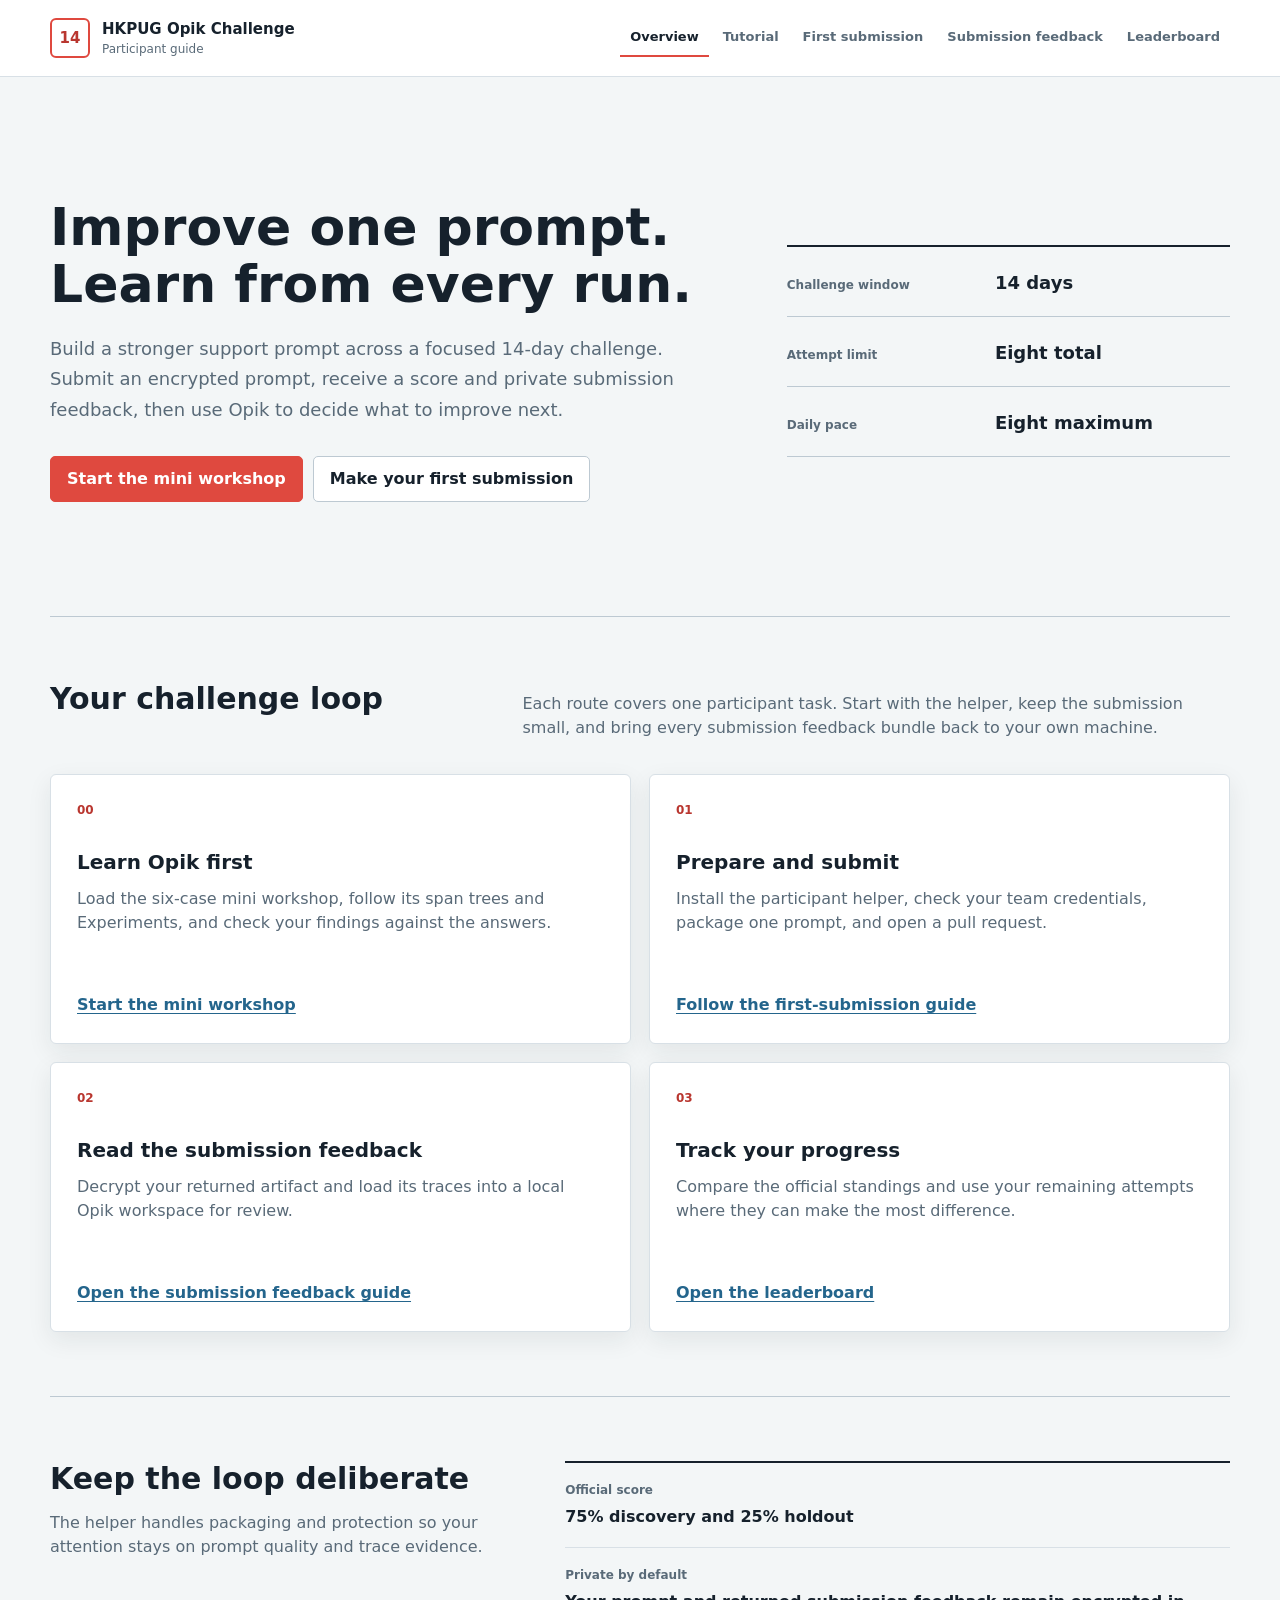
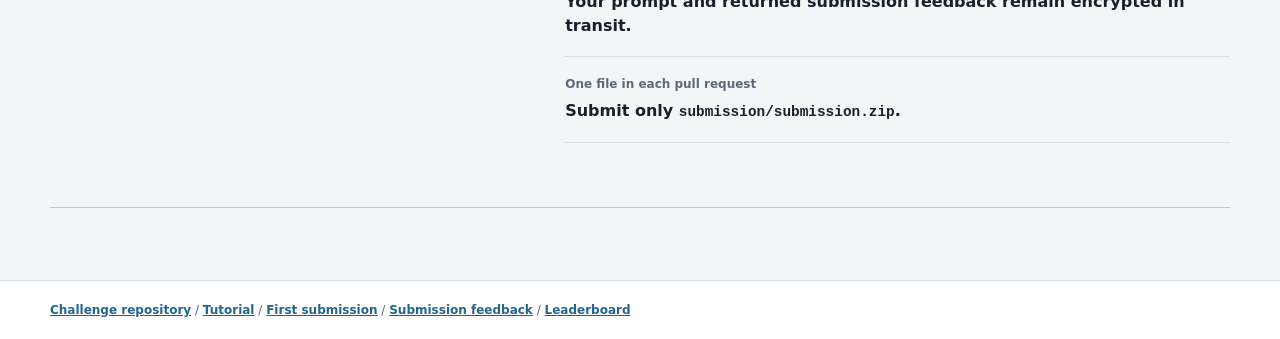
==== .github/tournament/dashboard/index.html @ 1b072b36 "Initial organizer snapshot" ====
<!doctype html>
<html lang="en">
  <head>
    <meta charset="utf-8">
    <meta name="viewport" content="width=device-width, initial-scale=1">
    <meta name="description" content="Participant overview for the HKPUG Opik 14-Day Challenge.">
    <title>HKPUG Opik 14-Day Challenge | Overview</title>
    <link rel="icon" href="data:,">
    <link rel="stylesheet" href="styles.css">
  </head>
  <body>
    <a class="skip-link" href="#main-content">Skip to challenge overview</a>

    <header class="site-header participant-header">
      <div class="header-inner">
        <a class="brand" href="./" aria-label="HKPUG Opik Challenge overview">
          <span class="brand-mark" aria-hidden="true">14</span>
          <span>
            <strong>HKPUG Opik Challenge</strong>
            <small>Participant guide</small>
          </span>
        </a>
        <nav class="site-nav" aria-label="Challenge pages">
          <a href="./" aria-current="page">Overview</a>
          <a href="tutorial/">Tutorial</a>
          <a href="start/">First submission</a>
          <a href="submission-feedback/">Submission feedback</a>
          <a href="leaderboard/">Leaderboard</a>
        </nav>
      </div>
    </header>

    <main id="main-content" class="page-shell overview-shell" tabindex="-1">
      <section class="overview-hero" aria-labelledby="overview-title">
        <div class="overview-copy">
          <h1 id="overview-title">Improve one prompt. Learn from every run.</h1>
          <p>
            Build a stronger support prompt across a focused 14-day challenge. Submit an encrypted prompt, receive a score and private submission feedback, then use Opik to decide what to improve next.
          </p>
          <div class="manual-actions">
            <a class="button button-primary" href="tutorial/">Start the mini workshop</a>
            <a class="button" href="start/">Make your first submission</a>
          </div>
        </div>

        <dl class="overview-metrics" aria-label="Challenge limits and scoring">
          <div>
            <dt>Challenge window</dt>
            <dd>14 days</dd>
          </div>
          <div>
            <dt>Attempt limit</dt>
            <dd>Eight total</dd>
          </div>
          <div>
            <dt>Daily pace</dt>
            <dd>Eight maximum</dd>
          </div>
        </dl>
      </section>

      <section class="overview-section" aria-labelledby="loop-title">
        <div class="section-intro">
          <h2 id="loop-title">Your challenge loop</h2>
          <p>Each route covers one participant task. Start with the helper, keep the submission small, and bring every submission feedback bundle back to your own machine.</p>
        </div>

        <div class="route-grid route-grid-four">
          <article class="route-card">
            <span class="route-index" aria-hidden="true">00</span>
            <h3>Learn Opik first</h3>
            <p>Load the six-case mini workshop, follow its span trees and Experiments, and check your findings against the answers.</p>
            <a class="route-link" href="tutorial/">Start the mini workshop</a>
          </article>
          <article class="route-card">
            <span class="route-index" aria-hidden="true">01</span>
            <h3>Prepare and submit</h3>
            <p>Install the participant helper, check your team credentials, package one prompt, and open a pull request.</p>
            <a class="route-link" href="start/">Follow the first-submission guide</a>
          </article>
          <article class="route-card">
            <span class="route-index" aria-hidden="true">02</span>
            <h3>Read the submission feedback</h3>
            <p>Decrypt your returned artifact and load its traces into a local Opik workspace for review.</p>
            <a class="route-link" href="submission-feedback/">Open the submission feedback guide</a>
          </article>
          <article class="route-card">
            <span class="route-index" aria-hidden="true">03</span>
            <h3>Track your progress</h3>
            <p>Compare the official standings and use your remaining attempts where they can make the most difference.</p>
            <a class="route-link" href="leaderboard/">Open the leaderboard</a>
          </article>
        </div>
      </section>

      <section class="overview-section rules-layout" aria-labelledby="rules-title">
        <div class="section-intro compact-intro">
          <h2 id="rules-title">Keep the loop deliberate</h2>
          <p>The helper handles packaging and protection so your attention stays on prompt quality and trace evidence.</p>
        </div>
        <dl class="rules-list">
          <div>
            <dt>Official score</dt>
            <dd>75% discovery and 25% holdout</dd>
          </div>
          <div>
            <dt>Private by default</dt>
            <dd>Your prompt and returned submission feedback remain encrypted in transit.</dd>
          </div>
          <div>
            <dt>One file in each pull request</dt>
            <dd>Submit only <code>submission/submission.zip</code>.</dd>
          </div>
        </dl>
      </section>
    </main>

    <footer>
      <p>
        <a href="https://github.com/alex-au-922/hkpug-opik-14-days-challenge">Challenge repository</a>
        <span aria-hidden="true"> / </span>
        <a href="tutorial/">Tutorial</a>
        <span aria-hidden="true"> / </span>
        <a href="start/">First submission</a>
        <span aria-hidden="true"> / </span>
        <a href="submission-feedback/">Submission feedback</a>
        <span aria-hidden="true"> / </span>
        <a href="leaderboard/">Leaderboard</a>
      </p>
    </footer>
  </body>
</html>
---- .github/tournament/dashboard/styles.css ----
:root {
  color-scheme: light;
  --ink: #16212c;
  --muted: #596a78;
  --quiet: #7b8994;
  --line: #d8e0e6;
  --line-strong: #bdc9d2;
  --page: #f3f6f7;
  --surface: #ffffff;
  --surface-soft: #eaf0f2;
  --coral: #df493f;
  --coral-dark: #b9362f;
  --teal: #087c70;
  --teal-soft: #dff3ef;
  --blue: #24658c;
  --blue-soft: #e4f0f7;
  --amber: #a86400;
  --amber-soft: #fff0cf;
  --danger: #a42b2b;
  --danger-soft: #fbe8e6;
  --shadow: 0 8px 24px rgb(22 33 44 / 8%);
  font-family:
    Inter, ui-sans-serif, system-ui, -apple-system, BlinkMacSystemFont, "Segoe UI",
    sans-serif;
  font-synthesis: none;
}

* {
  box-sizing: border-box;
  letter-spacing: 0;
}

html {
  background: var(--page);
  color: var(--ink);
  scroll-behavior: smooth;
}

body {
  min-width: 320px;
  min-height: 100vh;
  margin: 0;
  background: var(--page);
  line-height: 1.5;
}

button,
a {
  font: inherit;
}

button:focus-visible,
a:focus-visible,
[tabindex]:focus-visible {
  outline: 3px solid #f2a43a;
  outline-offset: 3px;
}

[hidden] {
  display: none !important;
}

.skip-link {
  position: fixed;
  top: 10px;
  left: 10px;
  z-index: 20;
  padding: 9px 13px;
  transform: translateY(-160%);
  border-radius: 4px;
  background: var(--ink);
  color: #fff;
  font-weight: 700;
  text-decoration: none;
}

.skip-link:focus {
  transform: translateY(0);
}

.site-header {
  border-bottom: 1px solid var(--line);
  background: var(--surface);
}

.header-inner,
.page-shell,
footer p {
  width: min(1180px, calc(100% - 40px));
  margin-inline: auto;
}

.header-inner {
  display: flex;
  min-height: 76px;
  align-items: center;
  justify-content: space-between;
  gap: 24px;
}

.brand {
  display: inline-flex;
  align-items: center;
  gap: 12px;
  color: var(--ink);
  text-decoration: none;
}

.brand-mark {
  display: grid;
  width: 40px;
  height: 40px;
  place-items: center;
  border: 2px solid var(--coral);
  border-radius: 6px;
  color: var(--coral-dark);
  font-size: 15px;
  font-weight: 800;
}

.brand strong,
.brand small {
  display: block;
}

.brand strong {
  font-size: 15px;
}

.brand small,
.updated-at {
  color: var(--muted);
  font-size: 12px;
}

.header-state {
  display: flex;
  align-items: center;
  gap: 12px;
}

.header-actions,
.site-nav {
  display: flex;
  align-items: center;
}

.header-actions {
  gap: 24px;
}

.site-nav {
  gap: 4px;
}

.site-nav a {
  padding: 8px 10px;
  border-bottom: 2px solid transparent;
  color: var(--muted);
  font-size: 13px;
  font-weight: 750;
  text-decoration: none;
}

.site-nav a:hover {
  color: var(--ink);
}

.site-nav a[aria-current="page"] {
  border-bottom-color: var(--coral);
  color: var(--ink);
}

.status-badge {
  min-width: 68px;
  padding: 5px 9px;
  border: 1px solid var(--line-strong);
  border-radius: 4px;
  background: var(--surface-soft);
  color: var(--muted);
  font-size: 12px;
  font-weight: 800;
  text-align: center;
  text-transform: uppercase;
}

.status-badge[data-status="live"] {
  border-color: #78b9ae;
  background: var(--teal-soft);
  color: #075f57;
}

.status-badge[data-status="upcoming"] {
  border-color: #e0b968;
  background: var(--amber-soft);
  color: #774700;
}

.status-badge[data-status="ended"] {
  border-color: var(--line-strong);
  background: var(--surface-soft);
  color: var(--ink);
}

.page-shell {
  padding-block: 44px 72px;
}

.challenge-overview {
  display: grid;
  grid-template-columns: minmax(260px, 0.85fr) minmax(540px, 1.35fr);
  gap: 56px;
  align-items: end;
  padding-bottom: 36px;
  border-bottom: 1px solid var(--line-strong);
}

.eyebrow {
  margin: 0 0 8px;
  color: var(--coral-dark);
  font-size: 12px;
  font-weight: 800;
  text-transform: uppercase;
}

h1,
h2,
h3,
p {
  margin-top: 0;
}

h1 {
  max-width: 560px;
  margin-bottom: 10px;
  font-size: 36px;
  line-height: 1.12;
}

h2 {
  margin-bottom: 6px;
  font-size: 23px;
  line-height: 1.2;
}

h3 {
  margin-bottom: 0;
  font-size: 16px;
}

.challenge-dates {
  margin-bottom: 0;
  color: var(--muted);
  font-size: 14px;
}

.summary-grid,
.score-strip {
  display: grid;
  margin: 0;
}

.summary-grid {
  grid-template-columns: repeat(4, minmax(100px, 1fr));
  border-block: 1px solid var(--line);
}

.summary-grid div {
  min-width: 0;
  padding: 17px 18px;
  border-right: 1px solid var(--line);
}

.summary-grid div:last-child {
  border-right: 0;
}

dt {
  color: var(--muted);
  font-size: 12px;
  font-weight: 700;
}

dd {
  margin: 2px 0 0;
  font-variant-numeric: tabular-nums;
}

.summary-grid dd {
  font-size: 23px;
  font-weight: 800;
}

.standings {
  padding-top: 40px;
}

.section-heading,
.detail-heading,
.panel-heading {
  display: flex;
  justify-content: space-between;
  gap: 24px;
}

.section-heading {
  align-items: end;
  margin-bottom: 18px;
}

.section-heading > p {
  max-width: 520px;
  margin-bottom: 2px;
  color: var(--muted);
  font-size: 13px;
  text-align: right;
}

.message-state {
  display: flex;
  min-height: 170px;
  align-items: center;
  justify-content: center;
  gap: 14px;
  border: 1px solid var(--line);
  border-radius: 6px;
  background: var(--surface);
  color: var(--muted);
  box-shadow: var(--shadow);
}

.message-state strong {
  color: var(--ink);
}

.message-state p {
  margin: 2px 0 0;
  font-size: 14px;
}

.loading-indicator {
  width: 20px;
  height: 20px;
  border: 2px solid var(--line-strong);
  border-top-color: var(--teal);
  border-radius: 50%;
  animation: spin 0.8s linear infinite;
}

.state-icon {
  display: grid;
  width: 34px;
  height: 34px;
  flex: 0 0 auto;
  place-items: center;
  border-radius: 4px;
  background: var(--surface-soft);
  color: var(--muted);
  font-size: 14px;
  font-weight: 800;
}

.error-state {
  border-color: #e9b9b4;
  background: var(--danger-soft);
}

.error-state .state-icon {
  background: #f3c9c4;
  color: var(--danger);
}

.table-shell {
  overflow-x: auto;
  border: 1px solid var(--line);
  border-radius: 6px;
  background: var(--surface);
  box-shadow: var(--shadow);
}

table {
  width: 100%;
  border-collapse: collapse;
  font-size: 14px;
}

caption {
  position: absolute;
  width: 1px;
  height: 1px;
  overflow: hidden;
  clip: rect(0 0 0 0);
  white-space: nowrap;
  clip-path: inset(50%);
}

th,
td {
  padding: 14px 16px;
  border-bottom: 1px solid var(--line);
  text-align: left;
  vertical-align: middle;
}

th {
  background: #f7f9fa;
  color: var(--muted);
  font-size: 11px;
  text-transform: uppercase;
}

tbody tr:last-child td {
  border-bottom: 0;
}

tbody tr[data-selected="true"] {
  background: #f0f8f6;
}

.rank-value {
  display: inline-grid;
  width: 32px;
  height: 28px;
  place-items: center;
  border-radius: 4px;
  background: var(--surface-soft);
  font-weight: 800;
  font-variant-numeric: tabular-nums;
}

.rank-value[data-podium="true"] {
  background: var(--amber-soft);
  color: #754600;
}

.team-button {
  padding: 2px 0;
  border: 0;
  background: transparent;
  color: var(--blue);
  cursor: pointer;
  font-weight: 800;
  text-align: left;
  text-decoration: underline;
  text-decoration-color: transparent;
  text-underline-offset: 3px;
}

.team-button:hover,
.team-button[aria-pressed="true"] {
  color: #164866;
  text-decoration-color: currentcolor;
}

.team-id {
  display: block;
  margin-top: 2px;
  color: var(--quiet);
  font-size: 11px;
}

.score-value {
  font-size: 16px;
  font-weight: 800;
  font-variant-numeric: tabular-nums;
}

.score-suffix {
  margin-left: 2px;
  color: var(--quiet);
  font-size: 10px;
  font-weight: 600;
}

.movement {
  font-weight: 750;
  font-variant-numeric: tabular-nums;
}

.movement[data-direction="up"] {
  color: var(--teal);
}

.movement[data-direction="down"] {
  color: var(--danger);
}

.movement[data-direction="new"],
.movement[data-direction="flat"] {
  color: var(--muted);
}

.attempt-meter {
  display: flex;
  align-items: center;
  gap: 8px;
  min-width: 100px;
}

.attempt-dots {
  display: grid;
  grid-template-columns: repeat(8, 6px);
  gap: 3px;
}

.attempt-dots span {
  width: 6px;
  height: 16px;
  border-radius: 2px;
  background: var(--line);
}

.attempt-dots span[data-used="true"] {
  background: var(--teal);
}

.score-history-panel {
  margin-top: 30px;
  padding: 28px 0 20px;
  border-top: 2px solid var(--ink);
  border-bottom: 1px solid var(--line);
}

.score-history-heading {
  display: flex;
  align-items: start;
  justify-content: space-between;
  gap: 24px;
}

.score-history-heading h2 {
  margin: 2px 0 0;
  font-size: 22px;
}

.score-history-range,
.score-history-submissions {
  color: var(--muted);
  font-size: 12px;
  font-variant-numeric: tabular-nums;
}

.score-history-range {
  margin: 5px 0 0;
}

.score-history-submissions {
  margin-top: 4px;
  white-space: nowrap;
}

.score-history-legend {
  display: flex;
  min-height: 38px;
  flex-wrap: wrap;
  align-items: center;
  gap: 9px 18px;
  margin-top: 12px;
}

.score-history-legend-item {
  display: inline-flex;
  align-items: center;
  gap: 7px;
  color: var(--muted);
  font-size: 11px;
  font-weight: 750;
}

.score-history-legend-swatch {
  width: 24px;
  height: 3px;
  flex: 0 0 auto;
  background: var(--series-color);
}

.score-history-viewport {
  position: relative;
  min-height: 360px;
  margin-top: 6px;
  overflow-x: auto;
  overscroll-behavior-inline: contain;
}

.score-history-chart {
  display: block;
  width: 100%;
  min-width: 880px;
  height: auto;
}

.score-history-empty {
  display: grid;
  min-height: 340px;
  place-items: center;
  margin: 0;
  color: var(--muted);
  text-align: center;
}

.score-chart-grid-line {
  stroke: #dfe6eb;
  stroke-width: 1;
}

.score-chart-axis-line {
  stroke: #97a6b2;
  stroke-width: 1;
}

.score-chart-axis-label {
  fill: var(--muted);
  font-family: inherit;
  font-size: 12px;
  font-variant-numeric: tabular-nums;
}

.score-chart-series-line {
  fill: none;
  stroke: var(--series-color);
  stroke-width: 3;
  stroke-linecap: round;
  stroke-linejoin: round;
}

.score-chart-point {
  fill: var(--surface);
  stroke: var(--series-color);
  stroke-width: 3;
}

.score-chart-label-connector {
  stroke: var(--series-color);
  stroke-width: 1.5;
}

.score-chart-label-box {
  fill: var(--surface);
  stroke: var(--line-strong);
  stroke-width: 1;
}

.score-chart-label-text {
  fill: var(--series-color);
  font-family: inherit;
  font-size: 12px;
  font-weight: 800;
  font-variant-numeric: tabular-nums;
}

.team-detail {
  margin-top: 28px;
  padding-top: 30px;
  border-top: 2px solid var(--ink);
}

.detail-heading {
  align-items: start;
  margin-bottom: 30px;
}

.team-identifier {
  margin-bottom: 0;
  color: var(--muted);
  font-size: 13px;
}

.score-strip {
  grid-template-columns: repeat(4, minmax(90px, 1fr));
  min-width: min(100%, 500px);
  border-bottom: 1px solid var(--line);
}

.score-strip div {
  padding: 7px 14px 13px;
  border-left: 1px solid var(--line);
}

.score-strip dd {
  font-size: 19px;
  font-weight: 800;
}

.detail-grid {
  display: grid;
  grid-template-columns: minmax(280px, 680px);
}

.panel-heading {
  align-items: baseline;
  margin-bottom: 18px;
  padding-bottom: 10px;
  border-bottom: 1px solid var(--line);
}

.panel-heading span {
  color: var(--muted);
  font-size: 11px;
}

.criterion-breakdown {
  display: grid;
  gap: 17px;
}

.criterion-row {
  display: grid;
  grid-template-columns: minmax(140px, 1fr) auto;
  gap: 6px 16px;
  align-items: center;
}

.criterion-row label {
  color: var(--ink);
  font-size: 13px;
  font-weight: 700;
}

.criterion-value {
  color: var(--muted);
  font-size: 12px;
  font-variant-numeric: tabular-nums;
}

.criterion-row progress {
  width: 100%;
  height: 9px;
  grid-column: 1 / -1;
  overflow: hidden;
  border: 0;
  border-radius: 3px;
  background: var(--surface-soft);
  appearance: none;
}

.criterion-row progress::-webkit-progress-bar {
  background: var(--surface-soft);
}

.criterion-row progress::-webkit-progress-value {
  background: var(--teal);
}

.criterion-row progress::-moz-progress-bar {
  background: var(--teal);
}

.manual-shell {
  padding-top: 0;
}

.manual-hero {
  display: grid;
  min-height: min(650px, calc(100vh - 76px));
  grid-template-columns: minmax(0, 1.25fr) minmax(320px, 0.75fr);
  gap: 72px;
  align-items: center;
  padding-block: 72px 64px;
  border-bottom: 1px solid var(--line-strong);
}

.manual-intro h1 {
  max-width: 760px;
  margin-bottom: 22px;
  font-size: 54px;
  line-height: 1.05;
}

.manual-lead {
  max-width: 720px;
  margin-bottom: 30px;
  color: var(--muted);
  font-size: 19px;
  line-height: 1.65;
}

.manual-actions {
  display: flex;
  flex-wrap: wrap;
  gap: 10px;
}

.button {
  display: inline-flex;
  min-height: 44px;
  align-items: center;
  justify-content: center;
  padding: 10px 16px;
  border: 1px solid var(--line-strong);
  border-radius: 5px;
  background: var(--surface);
  color: var(--ink);
  font-weight: 800;
  text-decoration: none;
}

.button:hover {
  border-color: var(--ink);
}

.button-primary {
  border-color: var(--coral);
  background: var(--coral);
  color: #fff;
}

.button-primary:hover {
  border-color: var(--coral-dark);
  background: var(--coral-dark);
}

.rule-rail {
  margin: 0;
  border-top: 2px solid var(--ink);
}

.rule-rail div {
  display: grid;
  grid-template-columns: 120px 1fr;
  gap: 18px;
  align-items: baseline;
  padding-block: 20px;
  border-bottom: 1px solid var(--line-strong);
}

.rule-rail dt {
  color: var(--quiet);
  text-transform: uppercase;
}

.rule-rail dd {
  font-size: 17px;
  font-weight: 800;
}

.manual-section {
  padding-block: 64px;
  border-bottom: 1px solid var(--line-strong);
}

.manual-section-heading {
  display: grid;
  grid-template-columns: minmax(260px, 0.9fr) minmax(320px, 1.1fr);
  gap: 48px;
  align-items: baseline;
  margin-bottom: 36px;
}

.manual-section-heading h2 {
  margin: 0;
  font-size: 30px;
}

.manual-section-heading p {
  max-width: 660px;
  margin: 0;
  color: var(--muted);
}

.trust-flow {
  display: grid;
  grid-template-columns: minmax(0, 1fr) 1px minmax(0, 1fr);
  gap: 42px;
  border-block: 1px solid var(--line);
}

.trust-flow article {
  padding-block: 34px;
}

.flow-divider {
  width: 1px;
  background: var(--line);
}

.step-number {
  display: inline-grid;
  width: 34px;
  height: 30px;
  place-items: center;
  margin-bottom: 18px;
  border-radius: 4px;
  background: var(--teal-soft);
  color: #075f57;
  font-size: 12px;
  font-weight: 850;
}

.trust-flow h3 {
  margin-bottom: 10px;
  font-size: 20px;
}

.trust-flow p {
  max-width: 520px;
  color: var(--muted);
}

.trust-flow .trust-result {
  margin-bottom: 0;
  color: var(--ink);
  font-size: 13px;
  font-weight: 750;
}

.instruction-list {
  margin: 0;
  padding: 0;
  border-top: 2px solid var(--ink);
  counter-reset: instruction;
  list-style: none;
}

.instruction-list li {
  display: grid;
  grid-template-columns: 64px minmax(0, 1fr);
  gap: 28px;
  padding-block: 30px;
  border-bottom: 1px solid var(--line);
  counter-increment: instruction;
}

.instruction-list li::before {
  content: counter(instruction, decimal-leading-zero);
  color: var(--coral-dark);
  font-size: 14px;
  font-weight: 850;
}

.instruction-list h3 {
  margin-bottom: 8px;
  font-size: 18px;
}

.instruction-list p {
  max-width: 780px;
  margin-bottom: 12px;
  color: var(--muted);
}

code,
pre {
  font-family: "SFMono-Regular", Consolas, "Liberation Mono", monospace;
}

code {
  font-size: 0.9em;
}

pre {
  max-width: 860px;
  overflow-x: auto;
  margin: 14px 0;
  padding: 16px 18px;
  border: 1px solid #263640;
  border-radius: 5px;
  background: #132027;
  color: #f4f7f8;
  font-size: 13px;
  line-height: 1.65;
}

.command-band {
  display: grid;
  grid-template-columns: repeat(2, minmax(0, 1fr));
  gap: 28px;
}

.command-band > div {
  min-width: 0;
}

.command-band h3 {
  margin-bottom: 12px;
}

.command-band pre {
  min-height: 174px;
  margin: 0;
}

.iteration-note {
  max-width: 900px;
  margin: 28px 0 0;
  padding-left: 18px;
  border-left: 3px solid var(--teal);
  color: var(--muted);
}

footer a {
  color: var(--blue);
  font-weight: 700;
}

footer {
  border-top: 1px solid var(--line);
  background: var(--surface);
}

footer p {
  margin-bottom: 0;
  padding-block: 20px;
  color: var(--muted);
  font-size: 12px;
}

.visually-hidden {
  position: absolute !important;
  width: 1px !important;
  height: 1px !important;
  overflow: hidden !important;
  clip: rect(1px, 1px, 1px, 1px) !important;
  white-space: nowrap !important;
  clip-path: inset(50%) !important;
}

@keyframes spin {
  to {
    transform: rotate(360deg);
  }
}

@media (max-width: 900px) {
  .challenge-overview,
  .detail-grid,
  .manual-hero,
  .manual-section-heading {
    grid-template-columns: 1fr;
  }

  .challenge-overview {
    gap: 28px;
  }

  .detail-grid {
    gap: 36px;
  }

  .manual-hero {
    gap: 42px;
  }

  .manual-section-heading {
    gap: 12px;
  }
}

@media (max-width: 720px) {
  .header-inner,
  .page-shell,
  footer p {
    width: min(100% - 28px, 1180px);
  }

  .header-inner {
    min-height: 70px;
  }

  .brand small,
  .updated-at {
    display: none;
  }

  .header-actions {
    gap: 8px;
  }

  .header-actions .header-state {
    display: none;
  }

  .site-nav a {
    padding-inline: 7px;
    font-size: 12px;
  }

  .page-shell {
    padding-block: 30px 48px;
  }

  h1 {
    font-size: 30px;
  }

  .manual-hero {
    min-height: 0;
    padding-block: 48px;
  }

  .manual-intro h1 {
    font-size: 38px;
  }

  .manual-lead {
    font-size: 17px;
  }

  .manual-section {
    padding-block: 48px;
  }

  .manual-section-heading h2 {
    font-size: 25px;
  }

  .trust-flow,
  .command-band {
    grid-template-columns: 1fr;
  }

  .trust-flow {
    gap: 0;
  }

  .flow-divider {
    width: 100%;
    height: 1px;
  }

  .instruction-list li {
    grid-template-columns: 38px minmax(0, 1fr);
    gap: 12px;
  }

  .command-band pre {
    min-height: 0;
  }

  .summary-grid {
    grid-template-columns: repeat(2, minmax(0, 1fr));
  }

  .summary-grid div:nth-child(2) {
    border-right: 0;
  }

  .summary-grid div:nth-child(-n + 2) {
    border-bottom: 1px solid var(--line);
  }

  .section-heading,
  .detail-heading {
    display: block;
  }

  .section-heading > p {
    margin-top: 12px;
    text-align: left;
  }

  .table-shell {
    overflow: visible;
    border: 0;
    background: transparent;
    box-shadow: none;
  }

  table,
  tbody {
    display: block;
  }

  thead {
    position: absolute;
    width: 1px;
    height: 1px;
    overflow: hidden;
    clip: rect(0 0 0 0);
    clip-path: inset(50%);
  }

  tbody {
    display: grid;
    gap: 12px;
  }

  tbody tr {
    display: grid;
    grid-template-columns: 44px minmax(0, 1fr) auto;
    align-items: center;
    border: 1px solid var(--line);
    border-radius: 6px;
    background: var(--surface);
    box-shadow: 0 4px 14px rgb(22 33 44 / 6%);
  }

  tbody tr[data-selected="true"] {
    border-color: #7eb8ae;
  }

  tbody td {
    padding: 12px 14px;
    border-bottom: 1px solid var(--line);
  }

  tbody td::before {
    content: attr(data-label);
    color: var(--muted);
    font-size: 10px;
    font-weight: 750;
    text-transform: uppercase;
  }

  tbody .cell-rank,
  tbody .cell-team,
  tbody .cell-best {
    border-bottom: 1px solid var(--line);
  }

  tbody .cell-rank::before,
  tbody .cell-team::before,
  tbody .cell-best::before {
    display: none;
  }

  tbody .cell-rank {
    padding-right: 0;
  }

  tbody .cell-best {
    text-align: right;
  }

  tbody .cell-latest,
  tbody .cell-movement,
  tbody .cell-attempts {
    display: flex;
    grid-column: 1 / -1;
    align-items: center;
    justify-content: space-between;
    gap: 12px;
  }

  tbody .cell-attempts {
    border-bottom: 0;
  }

  .score-strip {
    grid-template-columns: repeat(2, 1fr);
    margin-top: 22px;
  }

  .score-strip div:nth-child(n + 3) {
    border-top: 1px solid var(--line);
  }

  .score-history-heading {
    display: block;
  }

  .score-history-submissions {
    display: block;
    margin-top: 12px;
  }

  .score-history-viewport {
    min-height: 330px;
  }

  .score-history-chart {
    min-width: 820px;
  }
}

.overview-shell,
.tutorial-shell {
  padding-top: 0;
}

.overview-hero {
  display: grid;
  min-height: 540px;
  grid-template-columns: minmax(0, 1.2fr) minmax(300px, 0.8fr);
  gap: 72px;
  align-items: center;
  padding-block: 72px 64px;
  border-bottom: 1px solid var(--line-strong);
}

.overview-copy h1 {
  max-width: 720px;
  margin-bottom: 22px;
  font-size: 52px;
  line-height: 1.08;
}

.overview-copy > p {
  max-width: 700px;
  margin-bottom: 30px;
  color: var(--muted);
  font-size: 18px;
  line-height: 1.7;
}

.overview-metrics {
  margin: 0;
  border-top: 2px solid var(--ink);
}

.overview-metrics div {
  display: grid;
  grid-template-columns: minmax(120px, 0.8fr) minmax(120px, 1fr);
  gap: 20px;
  align-items: baseline;
  padding-block: 20px;
  border-bottom: 1px solid var(--line-strong);
}

.overview-metrics dd {
  font-size: 18px;
  font-weight: 800;
}

.overview-section {
  padding-block: 64px;
  border-bottom: 1px solid var(--line-strong);
}

.section-intro {
  display: grid;
  grid-template-columns: minmax(240px, 0.75fr) minmax(320px, 1.25fr);
  gap: 48px;
  align-items: baseline;
  margin-bottom: 34px;
}

.section-intro h2 {
  margin: 0;
  font-size: 30px;
}

.section-intro p {
  max-width: 680px;
  margin: 0;
  color: var(--muted);
}

.route-grid {
  display: grid;
  grid-template-columns: repeat(3, minmax(0, 1fr));
  gap: 18px;
}

.route-grid-four {
  grid-template-columns: repeat(2, minmax(0, 1fr));
}

.route-card {
  display: flex;
  min-height: 270px;
  flex-direction: column;
  padding: 26px;
  border: 1px solid var(--line);
  border-radius: 6px;
  background: var(--surface);
  box-shadow: var(--shadow);
}

.route-index,
.section-number {
  color: var(--coral-dark);
  font-size: 12px;
  font-weight: 850;
}

.route-card h3 {
  margin: 28px 0 10px;
  font-size: 20px;
}

.route-card p {
  margin-bottom: 24px;
  color: var(--muted);
}

.route-link {
  margin-top: auto;
  color: var(--blue);
  font-weight: 800;
  text-underline-offset: 3px;
}

.route-link:hover {
  color: #164866;
}

.rules-layout {
  display: grid;
  grid-template-columns: minmax(260px, 0.8fr) minmax(420px, 1.2fr);
  gap: 72px;
}

.compact-intro {
  display: block;
  margin: 0;
}

.compact-intro h2 {
  margin-bottom: 14px;
}

.rules-list {
  margin: 0;
  border-top: 2px solid var(--ink);
}

.rules-list div {
  padding-block: 18px;
  border-bottom: 1px solid var(--line);
}

.rules-list dd {
  margin-top: 6px;
  color: var(--ink);
  font-weight: 700;
}

.tutorial-hero {
  display: grid;
  grid-template-columns: minmax(0, 1.15fr) minmax(340px, 0.85fr);
  gap: 64px;
  align-items: end;
  padding-block: 66px 52px;
  border-bottom: 1px solid var(--line-strong);
}

.tutorial-hero h1 {
  max-width: 720px;
  margin-bottom: 18px;
  font-size: 46px;
}

.tutorial-lede {
  max-width: 700px;
  margin-bottom: 0;
  color: var(--muted);
  font-size: 18px;
  line-height: 1.65;
}

.tutorial-progress {
  display: grid;
  grid-template-columns: repeat(3, minmax(0, 1fr));
  margin: 0;
  padding: 0;
  border-block: 1px solid var(--line-strong);
  list-style: none;
}

.tutorial-progress li {
  min-width: 0;
  padding: 16px;
  border-right: 1px solid var(--line);
  color: var(--muted);
  font-size: 12px;
  font-weight: 750;
}

.tutorial-progress li:last-child {
  border-right: 0;
}

.tutorial-progress span {
  display: block;
  margin-bottom: 7px;
  color: var(--coral-dark);
  font-size: 15px;
  font-weight: 850;
}

.tutorial-section {
  padding-block: 58px;
  border-bottom: 1px solid var(--line-strong);
}

.tutorial-section-header {
  display: grid;
  grid-template-columns: minmax(260px, 0.85fr) minmax(360px, 1.15fr);
  gap: 52px;
  align-items: baseline;
  margin-bottom: 30px;
}

.tutorial-section-header h2 {
  margin: 8px 0 0;
  font-size: 28px;
}

.tutorial-section-header > p {
  max-width: 680px;
  margin: 0;
  color: var(--muted);
}

.release-action {
  margin-bottom: 28px;
}

.platform-list {
  display: grid;
  grid-template-columns: repeat(3, minmax(0, 1fr));
  border-block: 1px solid var(--line);
}

.platform-list article {
  min-width: 0;
  padding: 24px;
  border-right: 1px solid var(--line);
}

.platform-list article:last-child {
  border-right: 0;
}

.platform-list h3 {
  margin-bottom: 10px;
  font-size: 18px;
}

.platform-list p,
.command-step p,
.command-note {
  color: var(--muted);
}

.platform-list p {
  margin-bottom: 0;
}

.two-column-list {
  grid-template-columns: repeat(2, minmax(0, 1fr));
}

.two-column-list pre {
  min-height: 150px;
  margin-bottom: 0;
}

.command-note {
  margin: 22px 0 0;
}

.command-note a {
  color: var(--blue);
}

.command-step + .command-step {
  margin-top: 32px;
  padding-top: 30px;
  border-top: 1px solid var(--line);
}

.command-step h3 {
  margin-bottom: 10px;
}

.command-step p {
  max-width: 820px;
  margin-bottom: 0;
}

.plain-checklist {
  display: grid;
  gap: 14px;
  max-width: 900px;
  margin: 28px 0 0;
  padding-left: 22px;
}

.plain-checklist li {
  padding-left: 6px;
  color: var(--muted);
}

.review-checklist {
  grid-template-columns: repeat(2, minmax(0, 1fr));
  gap: 0 48px;
}

.score-action-guide {
  border-top: 2px solid var(--ink);
}

.score-action-head,
.score-action-guide article {
  display: grid;
  grid-template-columns: minmax(150px, 0.65fr) minmax(240px, 1.15fr) minmax(280px, 1.35fr);
  gap: 28px;
}

.score-action-head {
  padding: 12px 16px;
  border-bottom: 1px solid var(--line-strong);
  background: var(--surface-soft);
  color: var(--muted);
  font-size: 11px;
  font-weight: 850;
  text-transform: uppercase;
}

.score-action-guide article {
  padding: 20px 16px;
  border-bottom: 1px solid var(--line);
}

.score-action-guide h3,
.score-action-guide p {
  margin: 0;
}

.score-action-guide h3 {
  font-size: 16px;
}

.score-action-guide p {
  color: var(--muted);
  font-size: 14px;
}

.score-action-guide p strong {
  display: none;
  color: var(--ink);
}

.iteration-steps {
  display: grid;
  grid-template-columns: repeat(4, minmax(0, 1fr));
  margin: 0;
  padding: 0;
  border-block: 1px solid var(--line);
  list-style: none;
}

.iteration-steps li {
  display: grid;
  grid-template-columns: 30px minmax(0, 1fr);
  gap: 12px;
  padding: 22px 18px;
  border-right: 1px solid var(--line);
}

.iteration-steps li:last-child {
  border-right: 0;
}

.iteration-steps li > span {
  display: grid;
  width: 28px;
  height: 28px;
  place-items: center;
  border-radius: 4px;
  background: var(--teal-soft);
  color: #075f57;
  font-size: 12px;
  font-weight: 850;
}

.iteration-steps strong {
  display: block;
  margin-bottom: 7px;
}

.iteration-steps p {
  margin: 0;
  color: var(--muted);
  font-size: 13px;
}

.iteration-warning {
  max-width: 980px;
  margin-top: 28px;
  padding: 18px 20px;
  border-left: 3px solid var(--coral);
  background: #fff4f2;
}

.iteration-warning p {
  margin: 5px 0 0;
  color: var(--muted);
}

.info-note {
  max-width: 900px;
  margin-top: 30px;
  padding: 18px 20px;
  border-left: 3px solid var(--teal);
  background: var(--teal-soft);
}

.info-note p {
  margin: 4px 0 0;
  color: #285b56;
}

.next-route {
  display: flex;
  align-items: center;
  justify-content: space-between;
  gap: 32px;
  padding-block: 48px;
}

.next-route h2 {
  margin-bottom: 8px;
}

.next-route p {
  max-width: 680px;
  margin-bottom: 0;
  color: var(--muted);
}

.next-route-actions {
  display: flex;
  flex: 0 0 auto;
  gap: 10px;
}

.onboarding-hero {
  align-items: center;
}

.hero-actions {
  display: flex;
  flex-wrap: wrap;
  gap: 10px;
  margin-top: 28px;
}

.onboarding-setup {
  display: grid;
  grid-template-columns: repeat(2, minmax(0, 1fr));
  border-block: 1px solid var(--line);
}

.onboarding-setup > div {
  min-width: 0;
  padding: 24px;
  border-right: 1px solid var(--line);
}

.onboarding-setup > div:last-child {
  border-right: 0;
}

.onboarding-setup h3 {
  margin-bottom: 12px;
  font-size: 18px;
}

.onboarding-setup p {
  margin-bottom: 0;
  color: var(--muted);
}

.artifact-checksum {
  display: flex;
  gap: 12px;
  margin: 20px 0 0;
  color: var(--muted);
  font-size: 13px;
}

.artifact-checksum code {
  overflow-wrap: anywhere;
}

.onboarding-guide-steps {
  display: grid;
  grid-template-columns: repeat(2, minmax(0, 1fr));
  gap: 24px;
  margin: 0;
  padding: 0;
  list-style: none;
}

.onboarding-guide-steps figure {
  margin: 0;
}

.onboarding-guide-steps img {
  display: block;
  width: 100%;
  height: auto;
  border: 1px solid var(--line-strong);
}

.onboarding-guide-steps figcaption {
  display: grid;
  grid-template-columns: 34px minmax(0, 1fr);
  gap: 12px;
  padding-top: 14px;
}

.onboarding-guide-steps figcaption > span {
  display: grid;
  width: 32px;
  height: 32px;
  place-items: center;
  background: var(--teal-soft);
  color: var(--teal);
  font-weight: 850;
}

.onboarding-guide-steps small {
  display: block;
  margin-top: 4px;
  color: var(--muted);
  line-height: 1.5;
}

.case-nav {
  display: grid;
  grid-template-columns: repeat(3, minmax(0, 1fr));
  margin-bottom: 30px;
  border: 1px solid var(--line-strong);
}

.case-nav a {
  display: grid;
  grid-template-columns: 42px minmax(0, 1fr);
  gap: 8px;
  min-width: 0;
  padding: 14px 16px;
  border-right: 1px solid var(--line);
  border-bottom: 1px solid var(--line);
  color: var(--ink);
  text-decoration: none;
}

.case-nav a:nth-child(3n) {
  border-right: 0;
}

.case-nav a:nth-last-child(-n + 3) {
  border-bottom: 0;
}

.case-nav b {
  color: var(--coral-dark);
}

.case-list {
  border-top: 1px solid var(--line-strong);
}

.case {
  scroll-margin-top: 96px;
  border-bottom: 1px solid var(--line-strong);
}

.case > summary {
  display: grid;
  grid-template-columns: 72px minmax(0, 1fr) 24px;
  gap: 18px;
  align-items: center;
  padding-block: 24px;
  cursor: pointer;
  list-style: none;
}

.case > summary::-webkit-details-marker,
.answer-reveal > summary::-webkit-details-marker {
  display: none;
}

.case-number {
  color: var(--coral-dark);
  font-size: 20px;
  font-weight: 850;
}

.case-title strong,
.case-title small {
  display: block;
}

.case-title strong {
  font-size: 20px;
}

.case-title small {
  margin-top: 4px;
  color: var(--muted);
}

.case-toggle::before {
  content: "+";
  color: var(--muted);
  font-size: 24px;
}

.case[open] .case-toggle::before {
  content: "-";
}

.case-body {
  padding: 0 0 34px 90px;
}

.ba-flag {
  max-width: 900px;
  padding: 16px 18px;
  border-left: 3px solid var(--coral);
  background: var(--coral-soft);
}

.question-list {
  display: grid;
  gap: 0;
  max-width: 1000px;
  margin: 24px 0;
  padding-left: 28px;
}

.question-list li {
  display: grid;
  grid-template-columns: 96px minmax(0, 1fr);
  gap: 14px;
  padding: 15px 0;
  border-bottom: 1px solid var(--line);
}

.question-list li::marker {
  color: var(--muted);
  font-weight: 800;
}

.evidence-badge {
  align-self: start;
  width: max-content;
  padding: 3px 8px;
  border: 1px solid var(--line-strong);
  color: var(--muted);
  font-size: 11px;
  font-weight: 850;
  text-transform: uppercase;
}

.evidence-badge.code {
  border-color: #b9add8;
  color: #6545a0;
}

.evidence-badge.experiment {
  border-color: #8bbec6;
  color: #176e78;
}

.choices {
  display: block;
  margin-top: 7px;
  color: var(--muted);
  font-size: 13px;
}

.answer-reveal {
  max-width: 1000px;
  border: 1px solid var(--line-strong);
}

.answer-reveal > summary {
  padding: 14px 18px;
  cursor: pointer;
  color: var(--blue);
  font-weight: 800;
  list-style: none;
}

.answer-reveal[open] > summary {
  border-bottom: 1px solid var(--line);
}

.answer-reveal dl {
  display: grid;
  grid-template-columns: repeat(4, minmax(0, 1fr));
  margin: 0;
}

.answer-reveal dl > div {
  min-width: 0;
  padding: 16px;
  border-right: 1px solid var(--line);
}

.answer-reveal dl > div:last-child {
  border-right: 0;
}

.answer-reveal dt {
  margin-bottom: 7px;
  color: var(--muted);
  font-size: 12px;
  font-weight: 850;
}

.answer-reveal dd {
  margin: 0;
  overflow-wrap: anywhere;
}

.answer-reveal > p {
  margin: 0;
  padding: 0 16px 16px;
  color: var(--muted);
}

@media (max-width: 900px) {
  .overview-hero,
  .rules-layout,
  .tutorial-hero,
  .tutorial-section-header {
    grid-template-columns: 1fr;
  }

  .overview-hero,
  .tutorial-hero {
    gap: 38px;
  }

  .route-grid {
    grid-template-columns: 1fr;
  }

  .route-card {
    min-height: 0;
  }

  .rules-layout,
  .tutorial-section-header {
    gap: 18px;
  }

  .score-action-head {
    display: none;
  }

  .score-action-guide article {
    grid-template-columns: minmax(150px, 0.5fr) minmax(0, 1fr);
  }

  .score-action-guide article p:last-child {
    grid-column: 2;
  }

  .score-action-guide p strong {
    display: block;
    margin-bottom: 4px;
  }

  .iteration-steps {
    grid-template-columns: repeat(2, minmax(0, 1fr));
  }

  .iteration-steps li:nth-child(2) {
    border-right: 0;
  }

  .iteration-steps li:nth-child(-n + 2) {
    border-bottom: 1px solid var(--line);
  }

  .onboarding-setup,
  .onboarding-guide-steps {
    grid-template-columns: 1fr;
  }

  .onboarding-setup > div {
    padding-inline: 0;
    border-right: 0;
    border-bottom: 1px solid var(--line);
  }

  .onboarding-setup > div:last-child {
    border-bottom: 0;
  }
}

@media (max-width: 720px) {
  .participant-header .header-inner {
    display: block;
    padding-block: 12px;
  }

  .participant-header .site-nav {
    flex-wrap: wrap;
    margin-top: 10px;
  }

  .overview-hero {
    min-height: 0;
    padding-block: 46px;
  }

  .overview-copy h1,
  .tutorial-hero h1 {
    font-size: 36px;
  }

  .overview-copy > p,
  .tutorial-lede {
    font-size: 16px;
  }

  .overview-metrics div,
  .section-intro {
    grid-template-columns: 1fr;
  }

  .overview-metrics div {
    gap: 4px;
  }

  .overview-section,
  .tutorial-section {
    padding-block: 46px;
  }

  .section-intro {
    gap: 12px;
  }

  .route-card {
    padding: 22px;
  }

  .tutorial-hero {
    padding-block: 46px 40px;
  }

  .tutorial-progress,
  .platform-list,
  .two-column-list,
  .review-checklist,
  .score-action-guide article,
  .iteration-steps {
    grid-template-columns: 1fr;
  }

  .score-action-guide article {
    gap: 12px;
    padding-inline: 0;
  }

  .score-action-guide article p:last-child {
    grid-column: auto;
  }

  .iteration-steps li {
    border-right: 0;
    border-bottom: 1px solid var(--line);
  }

  .iteration-steps li:last-child {
    border-bottom: 0;
  }

  .tutorial-progress li,
  .platform-list article {
    border-right: 0;
    border-bottom: 1px solid var(--line);
  }

  .tutorial-progress li:last-child,
  .platform-list article:last-child {
    border-bottom: 0;
  }

  .platform-list article {
    padding: 22px 0;
  }

  .two-column-list pre {
    min-height: 0;
  }

  .next-route {
    display: block;
  }

  .next-route .button,
  .next-route-actions {
    width: 100%;
    margin-top: 22px;
  }

  .next-route-actions {
    flex-direction: column;
  }

  .hero-actions,
  .hero-actions .button {
    width: 100%;
  }

  .artifact-checksum {
    display: block;
  }

  .artifact-checksum code {
    display: block;
    margin-top: 6px;
  }

  .case-nav {
    grid-template-columns: 1fr;
  }

  .case-nav a,
  .case-nav a:nth-child(3n),
  .case-nav a:nth-last-child(-n + 3) {
    border-right: 0;
    border-bottom: 1px solid var(--line);
  }

  .case-nav a:last-child {
    border-bottom: 0;
  }

  .case > summary {
    grid-template-columns: 50px minmax(0, 1fr) 20px;
    gap: 10px;
  }

  .case-title strong {
    font-size: 17px;
  }

  .case-body {
    padding-left: 0;
  }

  .question-list li {
    grid-template-columns: 1fr;
    gap: 8px;
  }

  .answer-reveal dl {
    grid-template-columns: 1fr;
  }

  .answer-reveal dl > div {
    border-right: 0;
    border-bottom: 1px solid var(--line);
  }

  .answer-reveal dl > div:last-child {
    border-bottom: 0;
  }
}

@media (prefers-reduced-motion: reduce) {
  html {
    scroll-behavior: auto;
  }

  .loading-indicator {
    animation: none;
  }
}
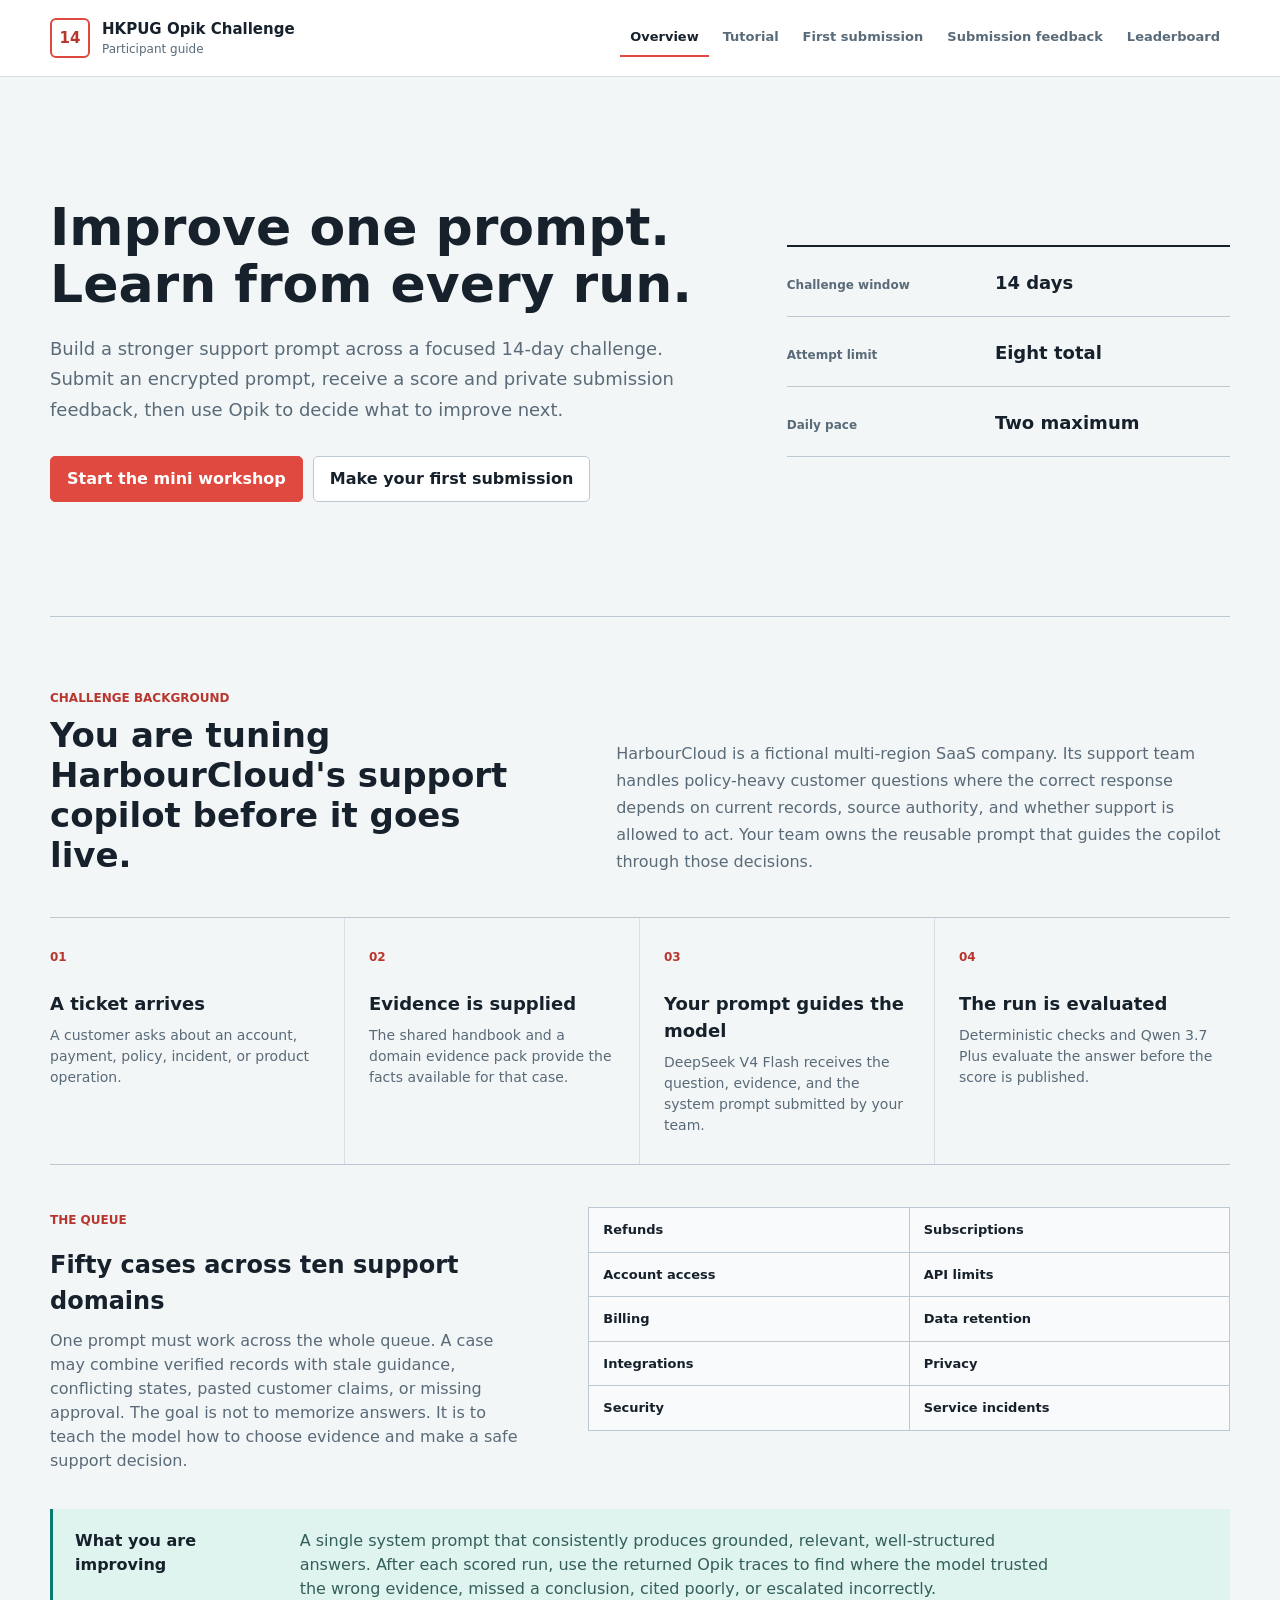
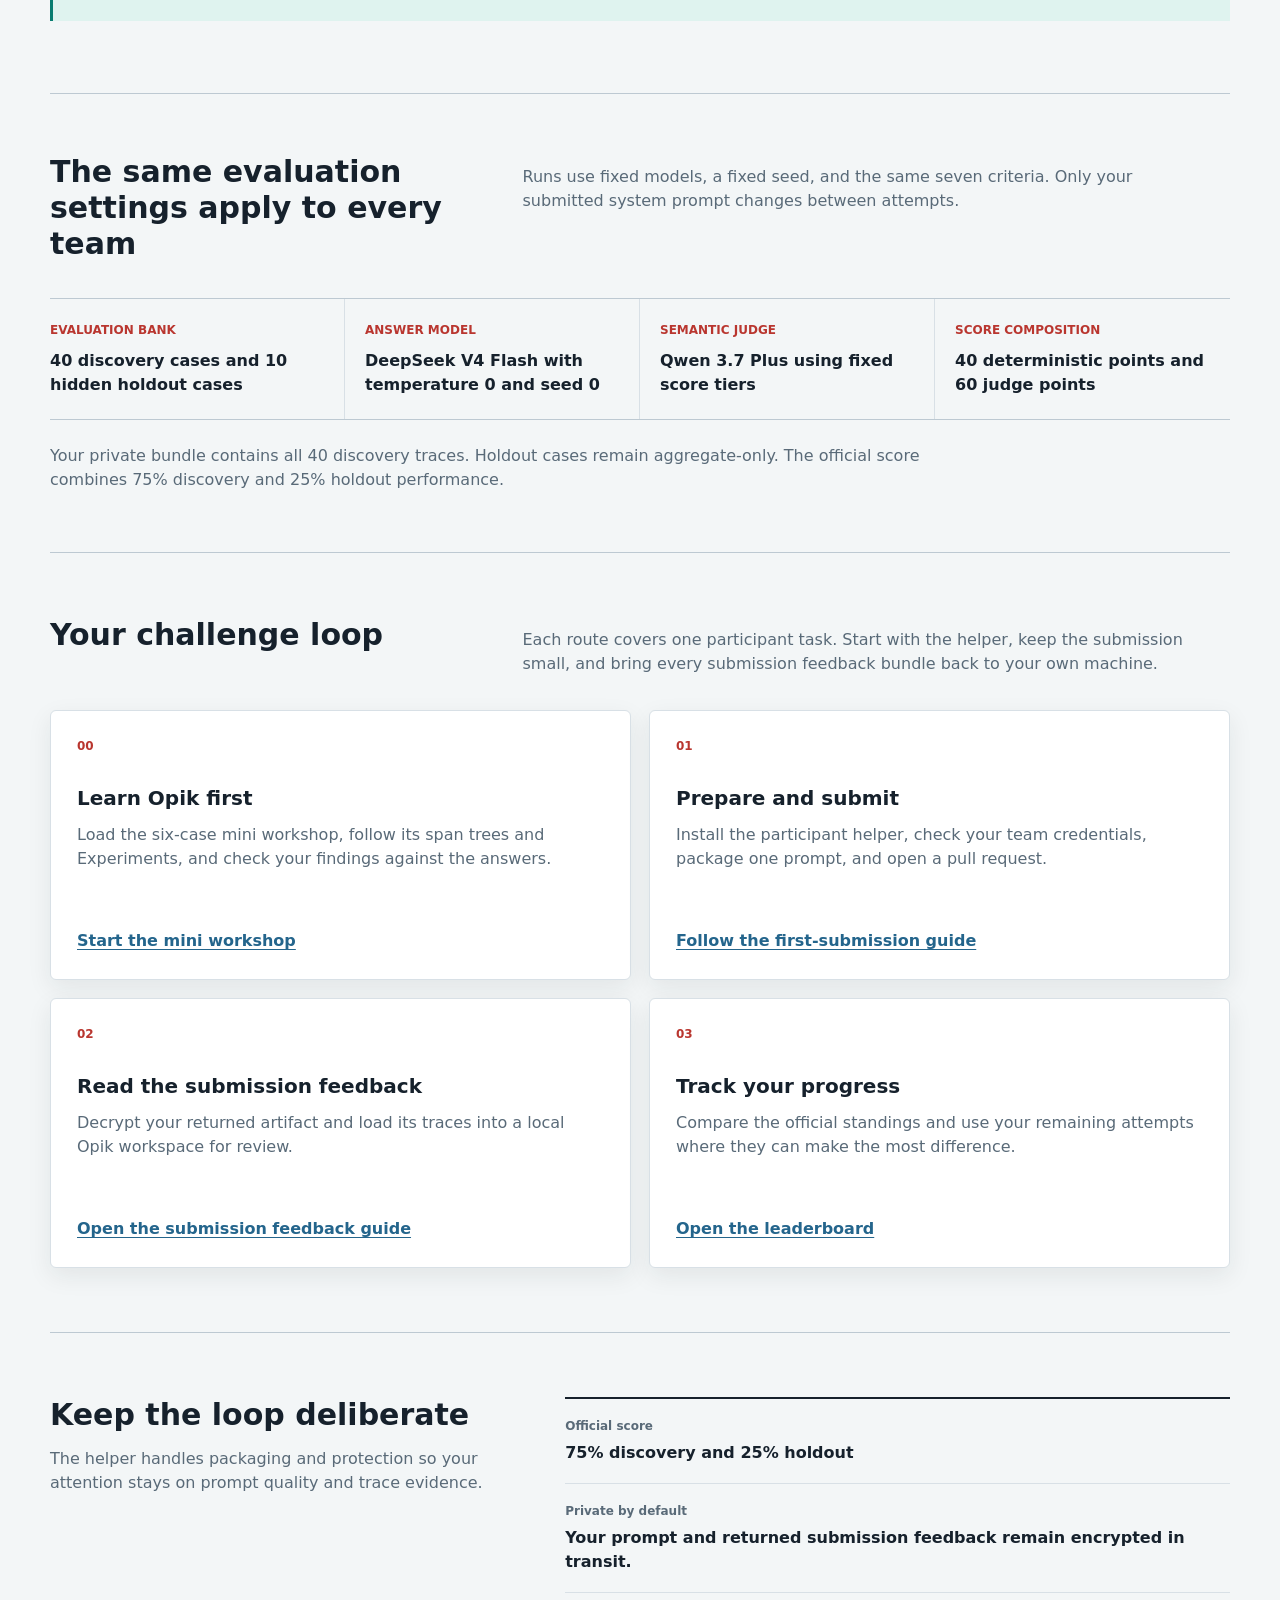
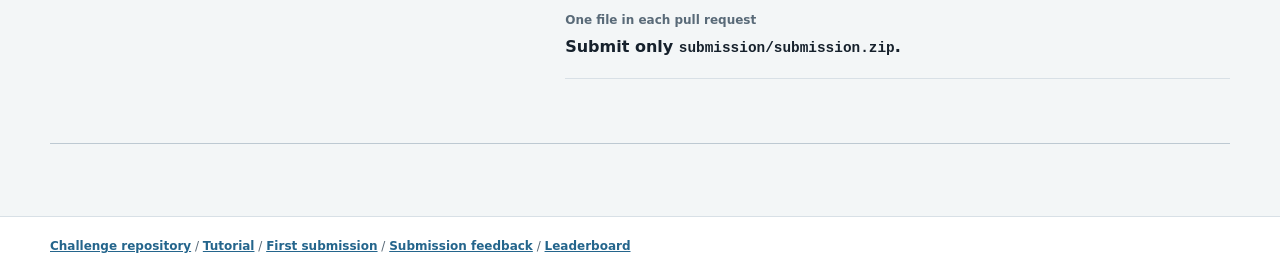
==== commit 554d9c97: "Prepare tournament scoring for production" ====
--- a/.github/tournament/dashboard/index.html
+++ b/.github/tournament/dashboard/index.html
@@ -3,10 +3,10 @@
   <head>
     <meta charset="utf-8">
     <meta name="viewport" content="width=device-width, initial-scale=1">
-    <meta name="description" content="Participant overview for the HKPUG Opik 14-Day Challenge.">
+    <meta name="description" content="Improve HarbourCloud's support copilot in the HKPUG Opik 14-Day Challenge.">
     <title>HKPUG Opik 14-Day Challenge | Overview</title>
     <link rel="icon" href="data:,">
-    <link rel="stylesheet" href="styles.css">
+    <link rel="stylesheet" href="styles.css?v=11">
   </head>
   <body>
     <a class="skip-link" href="#main-content">Skip to challenge overview</a>
@@ -54,9 +54,99 @@
           </div>
           <div>
             <dt>Daily pace</dt>
-            <dd>Eight maximum</dd>
+            <dd>Two maximum</dd>
           </div>
         </dl>
+      </section>
+
+      <section class="overview-section scenario-section" aria-labelledby="scenario-title">
+        <div class="scenario-lead">
+          <div>
+            <p class="eyebrow">Challenge background</p>
+            <h2 id="scenario-title">You are tuning HarbourCloud's support copilot before it goes live.</h2>
+          </div>
+          <p>
+            HarbourCloud is a fictional multi-region SaaS company. Its support team handles policy-heavy customer questions where the correct response depends on current records, source authority, and whether support is allowed to act. Your team owns the reusable prompt that guides the copilot through those decisions.
+          </p>
+        </div>
+
+        <ol class="scenario-flow" aria-label="How one support case is processed">
+          <li>
+            <span class="scenario-step" aria-hidden="true">01</span>
+            <h3>A ticket arrives</h3>
+            <p>A customer asks about an account, payment, policy, incident, or product operation.</p>
+          </li>
+          <li>
+            <span class="scenario-step" aria-hidden="true">02</span>
+            <h3>Evidence is supplied</h3>
+            <p>The shared handbook and a domain evidence pack provide the facts available for that case.</p>
+          </li>
+          <li>
+            <span class="scenario-step" aria-hidden="true">03</span>
+            <h3>Your prompt guides the model</h3>
+            <p>DeepSeek V4 Flash receives the question, evidence, and the system prompt submitted by your team.</p>
+          </li>
+          <li>
+            <span class="scenario-step" aria-hidden="true">04</span>
+            <h3>The run is evaluated</h3>
+            <p>Deterministic checks and Qwen 3.7 Plus evaluate the answer before the score is published.</p>
+          </li>
+        </ol>
+
+        <div class="scenario-queue">
+          <div class="scenario-queue-copy">
+            <span class="section-number">THE QUEUE</span>
+            <h3>Fifty cases across ten support domains</h3>
+            <p>
+              One prompt must work across the whole queue. A case may combine verified records with stale guidance, conflicting states, pasted customer claims, or missing approval. The goal is not to memorize answers. It is to teach the model how to choose evidence and make a safe support decision.
+            </p>
+          </div>
+          <ul class="domain-list" aria-label="Support domains in the challenge">
+            <li>Refunds</li>
+            <li>Subscriptions</li>
+            <li>Account access</li>
+            <li>API limits</li>
+            <li>Billing</li>
+            <li>Data retention</li>
+            <li>Integrations</li>
+            <li>Privacy</li>
+            <li>Security</li>
+            <li>Service incidents</li>
+          </ul>
+        </div>
+
+        <div class="scenario-pressure">
+          <strong>What you are improving</strong>
+          <p>
+            A single system prompt that consistently produces grounded, relevant, well-structured answers. After each scored run, use the returned Opik traces to find where the model trusted the wrong evidence, missed a conclusion, cited poorly, or escalated incorrectly.
+          </p>
+        </div>
+      </section>
+
+      <section class="overview-section settings-section" aria-labelledby="settings-title">
+        <div class="section-intro">
+          <h2 id="settings-title">The same evaluation settings apply to every team</h2>
+          <p>Runs use fixed models, a fixed seed, and the same seven criteria. Only your submitted system prompt changes between attempts.</p>
+        </div>
+        <dl class="settings-grid">
+          <div>
+            <dt>Evaluation bank</dt>
+            <dd>40 discovery cases and 10 hidden holdout cases</dd>
+          </div>
+          <div>
+            <dt>Answer model</dt>
+            <dd>DeepSeek V4 Flash with temperature 0 and seed 0</dd>
+          </div>
+          <div>
+            <dt>Semantic judge</dt>
+            <dd>Qwen 3.7 Plus using fixed score tiers</dd>
+          </div>
+          <div>
+            <dt>Score composition</dt>
+            <dd>40 deterministic points and 60 judge points</dd>
+          </div>
+        </dl>
+        <p class="settings-note">Your private bundle contains all 40 discovery traces. Holdout cases remain aggregate-only. The official score combines 75% discovery and 25% holdout performance.</p>
       </section>
 
       <section class="overview-section" aria-labelledby="loop-title">
@@ -117,7 +207,7 @@
 
     <footer>
       <p>
-        <a href="https://github.com/alex-au-922/hkpug-opik-14-days-challenge">Challenge repository</a>
+        <a href="https://github.com/pythonhk/20260711-opik-14-days-challenge">Challenge repository</a>
         <span aria-hidden="true"> / </span>
         <a href="tutorial/">Tutorial</a>
         <span aria-hidden="true"> / </span>
--- a/.github/tournament/dashboard/styles.css
+++ b/.github/tournament/dashboard/styles.css
@@ -1054,6 +1054,10 @@
 
   .header-inner {
     min-height: 70px;
+    align-items: flex-start;
+    flex-direction: column;
+    gap: 8px;
+    padding-block: 12px;
   }
 
   .brand small,
@@ -1062,6 +1066,7 @@
   }
 
   .header-actions {
+    width: 100%;
     gap: 8px;
   }
 
@@ -1072,6 +1077,10 @@
   .site-nav a {
     padding-inline: 7px;
     font-size: 12px;
+  }
+
+  .site-nav {
+    flex-wrap: wrap;
   }
 
   .page-shell {
@@ -1314,6 +1323,236 @@
 .overview-section {
   padding-block: 64px;
   border-bottom: 1px solid var(--line-strong);
+}
+
+.scenario-section {
+  padding-block: 72px;
+}
+
+.scenario-lead {
+  display: grid;
+  grid-template-columns: minmax(300px, 0.9fr) minmax(360px, 1.1fr);
+  gap: 64px;
+  align-items: end;
+}
+
+.scenario-lead h2 {
+  max-width: 560px;
+  margin: 0;
+  font-size: 34px;
+  line-height: 1.18;
+}
+
+.scenario-lead > p {
+  max-width: 650px;
+  margin: 0;
+  color: var(--muted);
+  font-size: 16px;
+  line-height: 1.7;
+}
+
+.scenario-flow {
+  display: grid;
+  grid-template-columns: repeat(4, minmax(0, 1fr));
+  margin: 42px 0 0;
+  padding: 0;
+  border-block: 1px solid var(--line-strong);
+  list-style: none;
+}
+
+.scenario-flow li {
+  min-width: 0;
+  padding: 26px 24px 28px;
+  border-right: 1px solid var(--line);
+}
+
+.scenario-flow li:first-child {
+  padding-left: 0;
+}
+
+.scenario-flow li:last-child {
+  padding-right: 0;
+  border-right: 0;
+}
+
+.scenario-step {
+  color: var(--coral-dark);
+  font-size: 12px;
+  font-weight: 850;
+}
+
+.scenario-flow h3 {
+  margin: 22px 0 8px;
+  font-size: 18px;
+}
+
+.scenario-flow p {
+  margin: 0;
+  color: var(--muted);
+  font-size: 14px;
+}
+
+.scenario-queue {
+  display: grid;
+  grid-template-columns: minmax(320px, 0.85fr) minmax(440px, 1.15fr);
+  gap: 64px;
+  align-items: start;
+  padding-top: 42px;
+}
+
+.scenario-queue-copy h3 {
+  margin: 16px 0 10px;
+  font-size: 24px;
+}
+
+.scenario-queue-copy p {
+  margin: 0;
+  color: var(--muted);
+}
+
+.domain-list {
+  display: grid;
+  grid-template-columns: repeat(2, minmax(0, 1fr));
+  margin: 0;
+  padding: 0;
+  border-top: 1px solid var(--line-strong);
+  border-left: 1px solid var(--line-strong);
+  list-style: none;
+}
+
+.domain-list li {
+  min-width: 0;
+  padding: 12px 14px;
+  border-right: 1px solid var(--line-strong);
+  border-bottom: 1px solid var(--line-strong);
+  background: rgb(255 255 255 / 45%);
+  font-size: 13px;
+  font-weight: 750;
+}
+
+.scenario-pressure {
+  display: grid;
+  grid-template-columns: minmax(180px, 0.35fr) minmax(360px, 1.65fr);
+  gap: 32px;
+  margin-top: 36px;
+  padding: 20px 22px;
+  border-left: 3px solid var(--teal);
+  background: var(--teal-soft);
+}
+
+.scenario-pressure p {
+  max-width: 760px;
+  margin: 0;
+  color: #345f5a;
+}
+
+.settings-section {
+  padding-block: 60px;
+}
+
+.settings-grid {
+  display: grid;
+  grid-template-columns: repeat(4, minmax(0, 1fr));
+  margin: 36px 0 0;
+  border-block: 1px solid var(--line-strong);
+}
+
+.settings-grid > div {
+  min-width: 0;
+  padding: 22px 20px;
+  border-right: 1px solid var(--line);
+}
+
+.settings-grid > div:first-child {
+  padding-left: 0;
+}
+
+.settings-grid > div:last-child {
+  padding-right: 0;
+  border-right: 0;
+}
+
+.settings-grid dt {
+  color: var(--coral-dark);
+  font-size: 12px;
+  font-weight: 850;
+  text-transform: uppercase;
+}
+
+.settings-grid dd {
+  margin: 10px 0 0;
+  color: var(--ink);
+  font-weight: 750;
+}
+
+.settings-note {
+  max-width: 920px;
+  margin: 24px 0 0;
+  color: var(--muted);
+}
+
+.routing-grid {
+  display: grid;
+  grid-template-columns: repeat(4, minmax(0, 1fr));
+  margin-top: 28px;
+  border-block: 1px solid var(--line-strong);
+}
+
+.routing-grid article {
+  min-width: 0;
+  padding: 24px 20px;
+  border-right: 1px solid var(--line);
+}
+
+.routing-grid article:first-child {
+  padding-left: 0;
+}
+
+.routing-grid article:last-child {
+  padding-right: 0;
+  border-right: 0;
+}
+
+.routing-grid span {
+  color: var(--coral-dark);
+  font-size: 12px;
+  font-weight: 850;
+}
+
+.routing-grid h3 {
+  margin: 16px 0 8px;
+  font-size: 17px;
+}
+
+.routing-grid p {
+  margin: 0;
+  color: var(--muted);
+  font-size: 14px;
+}
+
+.experiment-journal {
+  display: grid;
+  grid-template-columns: minmax(240px, 0.7fr) minmax(360px, 1.3fr);
+  gap: 46px;
+  align-items: start;
+  margin-top: 34px;
+  padding: 24px;
+  border-left: 3px solid var(--teal);
+  background: var(--teal-soft);
+}
+
+.experiment-journal h3 {
+  margin: 12px 0 0;
+  font-size: 20px;
+}
+
+.experiment-journal ol {
+  display: grid;
+  grid-template-columns: repeat(2, minmax(0, 1fr));
+  gap: 12px 28px;
+  margin: 0;
+  padding-left: 22px;
+  color: #345f5a;
 }
 
 .section-intro {
@@ -2009,7 +2248,10 @@
   .overview-hero,
   .rules-layout,
   .tutorial-hero,
-  .tutorial-section-header {
+  .tutorial-section-header,
+  .scenario-lead,
+  .scenario-queue,
+  .experiment-journal {
     grid-template-columns: 1fr;
   }
 
@@ -2027,8 +2269,54 @@
   }
 
   .rules-layout,
-  .tutorial-section-header {
+  .tutorial-section-header,
+  .scenario-lead,
+  .scenario-queue,
+  .experiment-journal {
     gap: 18px;
+  }
+
+  .scenario-flow,
+  .settings-grid,
+  .routing-grid {
+    grid-template-columns: repeat(2, minmax(0, 1fr));
+  }
+
+  .scenario-flow li:nth-child(2),
+  .settings-grid > div:nth-child(2),
+  .routing-grid article:nth-child(2) {
+    border-right: 0;
+  }
+
+  .scenario-flow li:nth-child(-n + 2),
+  .settings-grid > div:nth-child(-n + 2),
+  .routing-grid article:nth-child(-n + 2) {
+    border-bottom: 1px solid var(--line);
+  }
+
+  .scenario-flow li,
+  .scenario-flow li:first-child,
+  .scenario-flow li:last-child,
+  .settings-grid > div,
+  .settings-grid > div:first-child,
+  .settings-grid > div:last-child,
+  .routing-grid article,
+  .routing-grid article:first-child,
+  .routing-grid article:last-child {
+    padding-inline: 20px;
+  }
+
+  .scenario-flow li:nth-child(odd),
+  .settings-grid > div:nth-child(odd),
+  .routing-grid article:nth-child(odd) {
+    padding-left: 0;
+  }
+
+  .scenario-flow li:nth-child(even),
+  .settings-grid > div:nth-child(even),
+  .routing-grid article:nth-child(even) {
+    padding-right: 0;
+    border-right: 0;
   }
 
   .score-action-head {
@@ -2114,6 +2402,43 @@
   .overview-section,
   .tutorial-section {
     padding-block: 46px;
+  }
+
+  .scenario-section {
+    padding-block: 46px;
+  }
+
+  .scenario-flow,
+  .domain-list,
+  .scenario-pressure,
+  .settings-grid,
+  .routing-grid,
+  .experiment-journal ol {
+    grid-template-columns: 1fr;
+  }
+
+  .scenario-flow li,
+  .scenario-flow li:first-child,
+  .scenario-flow li:last-child,
+  .settings-grid > div,
+  .settings-grid > div:first-child,
+  .settings-grid > div:last-child,
+  .routing-grid article,
+  .routing-grid article:first-child,
+  .routing-grid article:last-child {
+    padding: 20px 0;
+    border-right: 0;
+    border-bottom: 1px solid var(--line);
+  }
+
+  .scenario-flow li:last-child,
+  .settings-grid > div:last-child,
+  .routing-grid article:last-child {
+    border-bottom: 0;
+  }
+
+  .scenario-pressure {
+    gap: 10px;
   }
 
   .section-intro {
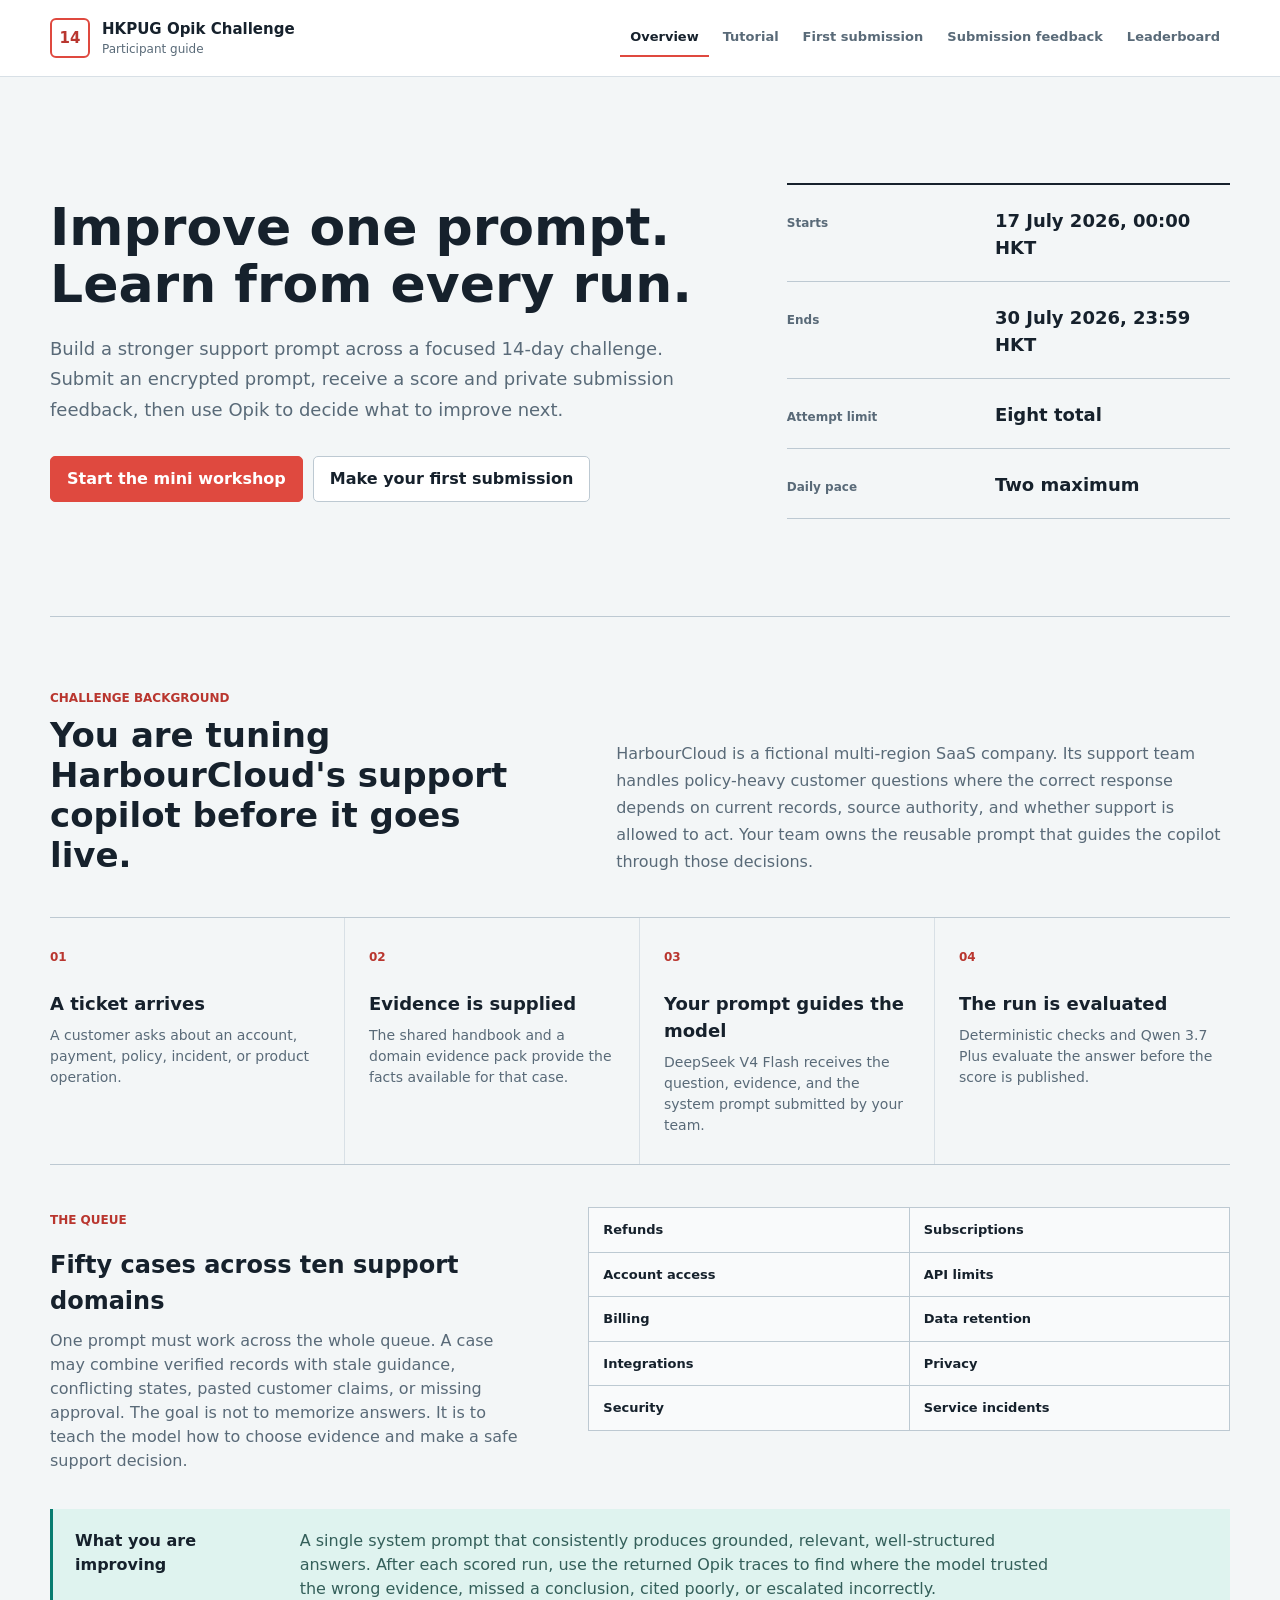
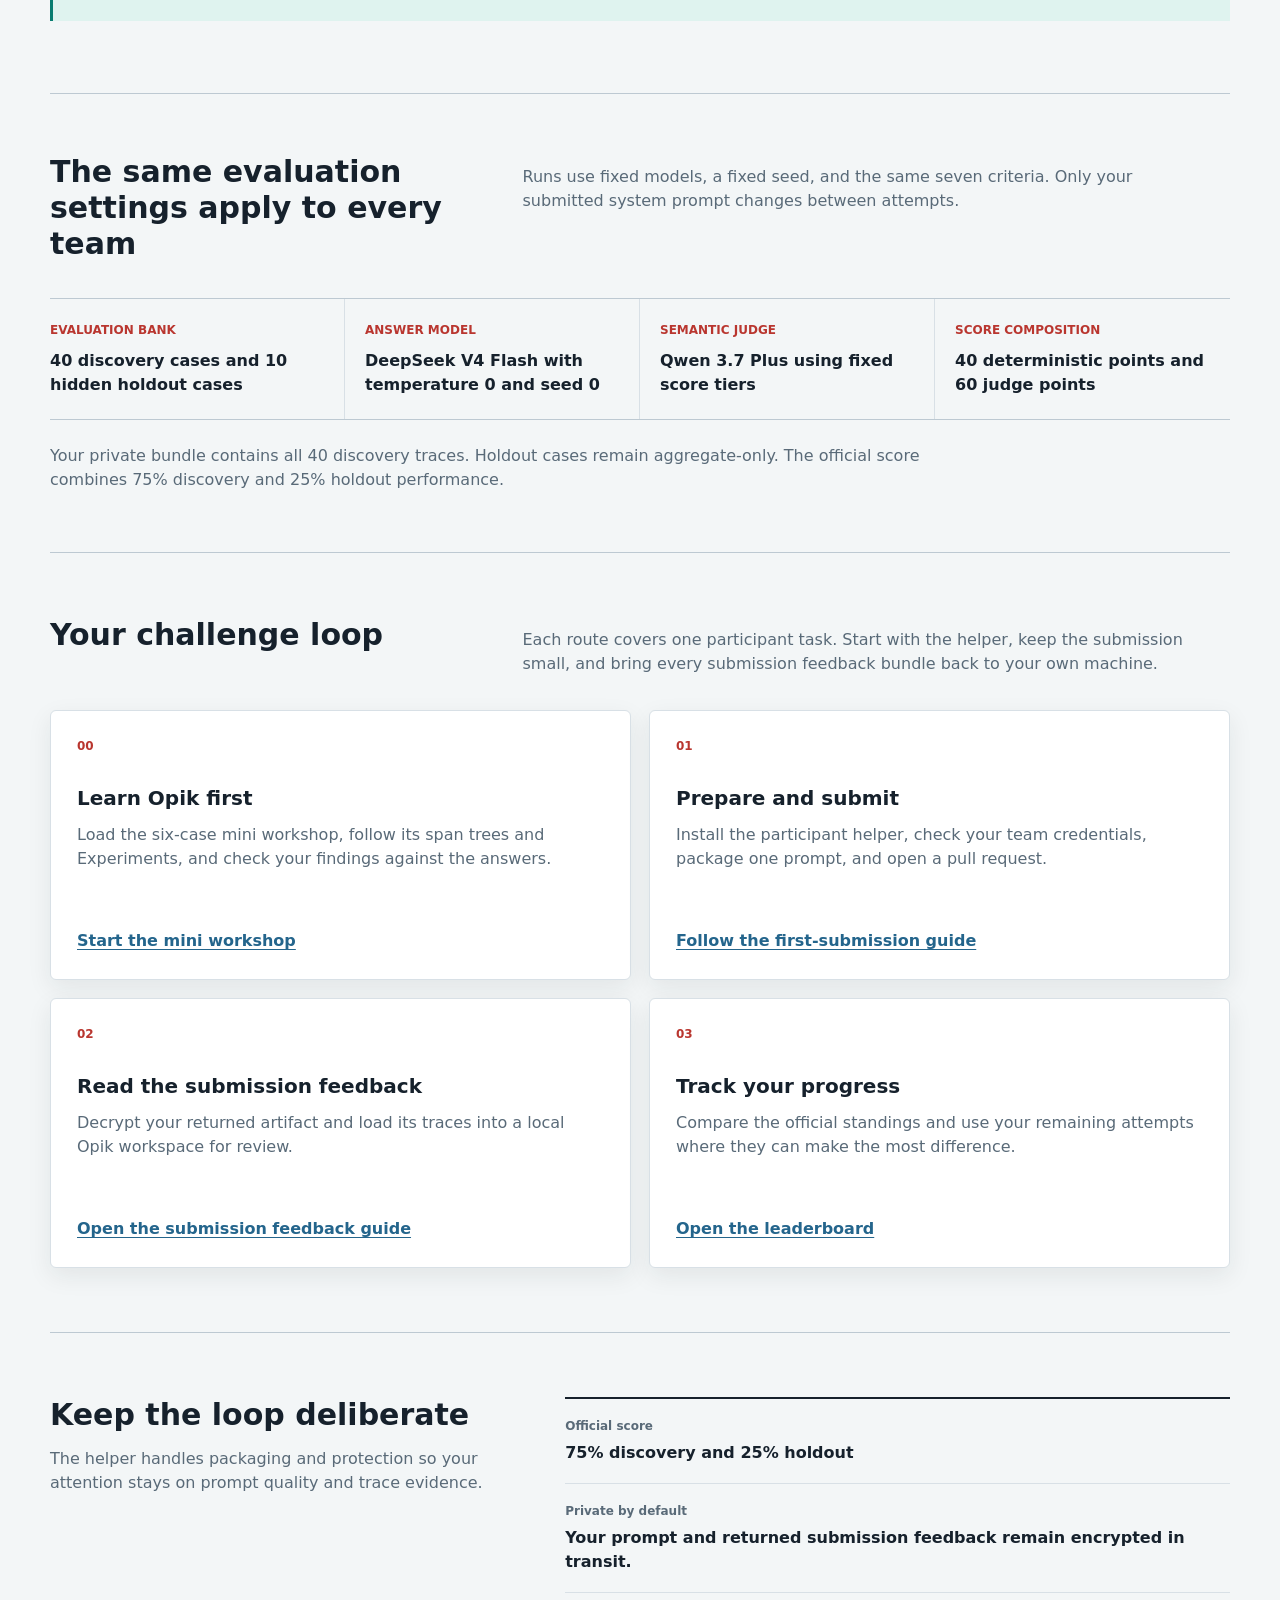
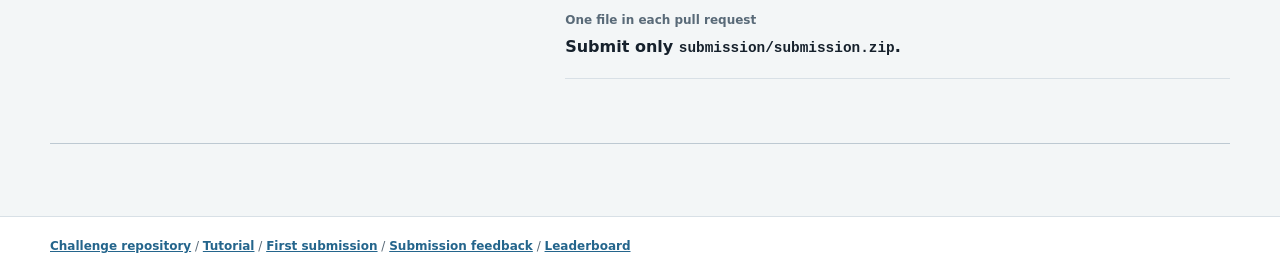
==== commit e31b5f66: "Show tournament dates in participant manual" ====
--- a/.github/tournament/dashboard/index.html
+++ b/.github/tournament/dashboard/index.html
@@ -45,8 +45,12 @@
 
         <dl class="overview-metrics" aria-label="Challenge limits and scoring">
           <div>
-            <dt>Challenge window</dt>
-            <dd>14 days</dd>
+            <dt>Starts</dt>
+            <dd><time datetime="2026-07-17T00:00:00+08:00">17 July 2026, 00:00 HKT</time></dd>
+          </div>
+          <div>
+            <dt>Ends</dt>
+            <dd><time datetime="2026-07-30T23:59:59+08:00">30 July 2026, 23:59 HKT</time></dd>
           </div>
           <div>
             <dt>Attempt limit</dt>
--- a/.github/tournament/dashboard/styles.css
+++ b/.github/tournament/dashboard/styles.css
@@ -1816,6 +1816,35 @@
   gap: 0 48px;
 }
 
+.answer-contract {
+  display: grid;
+  grid-template-columns: minmax(0, 1fr) minmax(320px, 0.8fr);
+  gap: 32px;
+  align-items: start;
+  padding: 28px 0 32px;
+  border-top: 2px solid var(--ink);
+}
+
+.answer-contract h3,
+.answer-contract p {
+  margin-top: 0;
+}
+
+.answer-contract ul {
+  margin: 16px 0 0;
+  padding-left: 20px;
+  color: var(--muted);
+}
+
+.answer-contract li + li {
+  margin-top: 8px;
+}
+
+.answer-contract pre {
+  min-height: 100%;
+  margin: 0;
+}
+
 .score-action-guide {
   border-top: 2px solid var(--ink);
 }
@@ -2245,6 +2274,11 @@
 }
 
 @media (max-width: 900px) {
+  .answer-contract {
+    grid-template-columns: 1fr;
+    gap: 20px;
+  }
+
   .overview-hero,
   .rules-layout,
   .tutorial-hero,
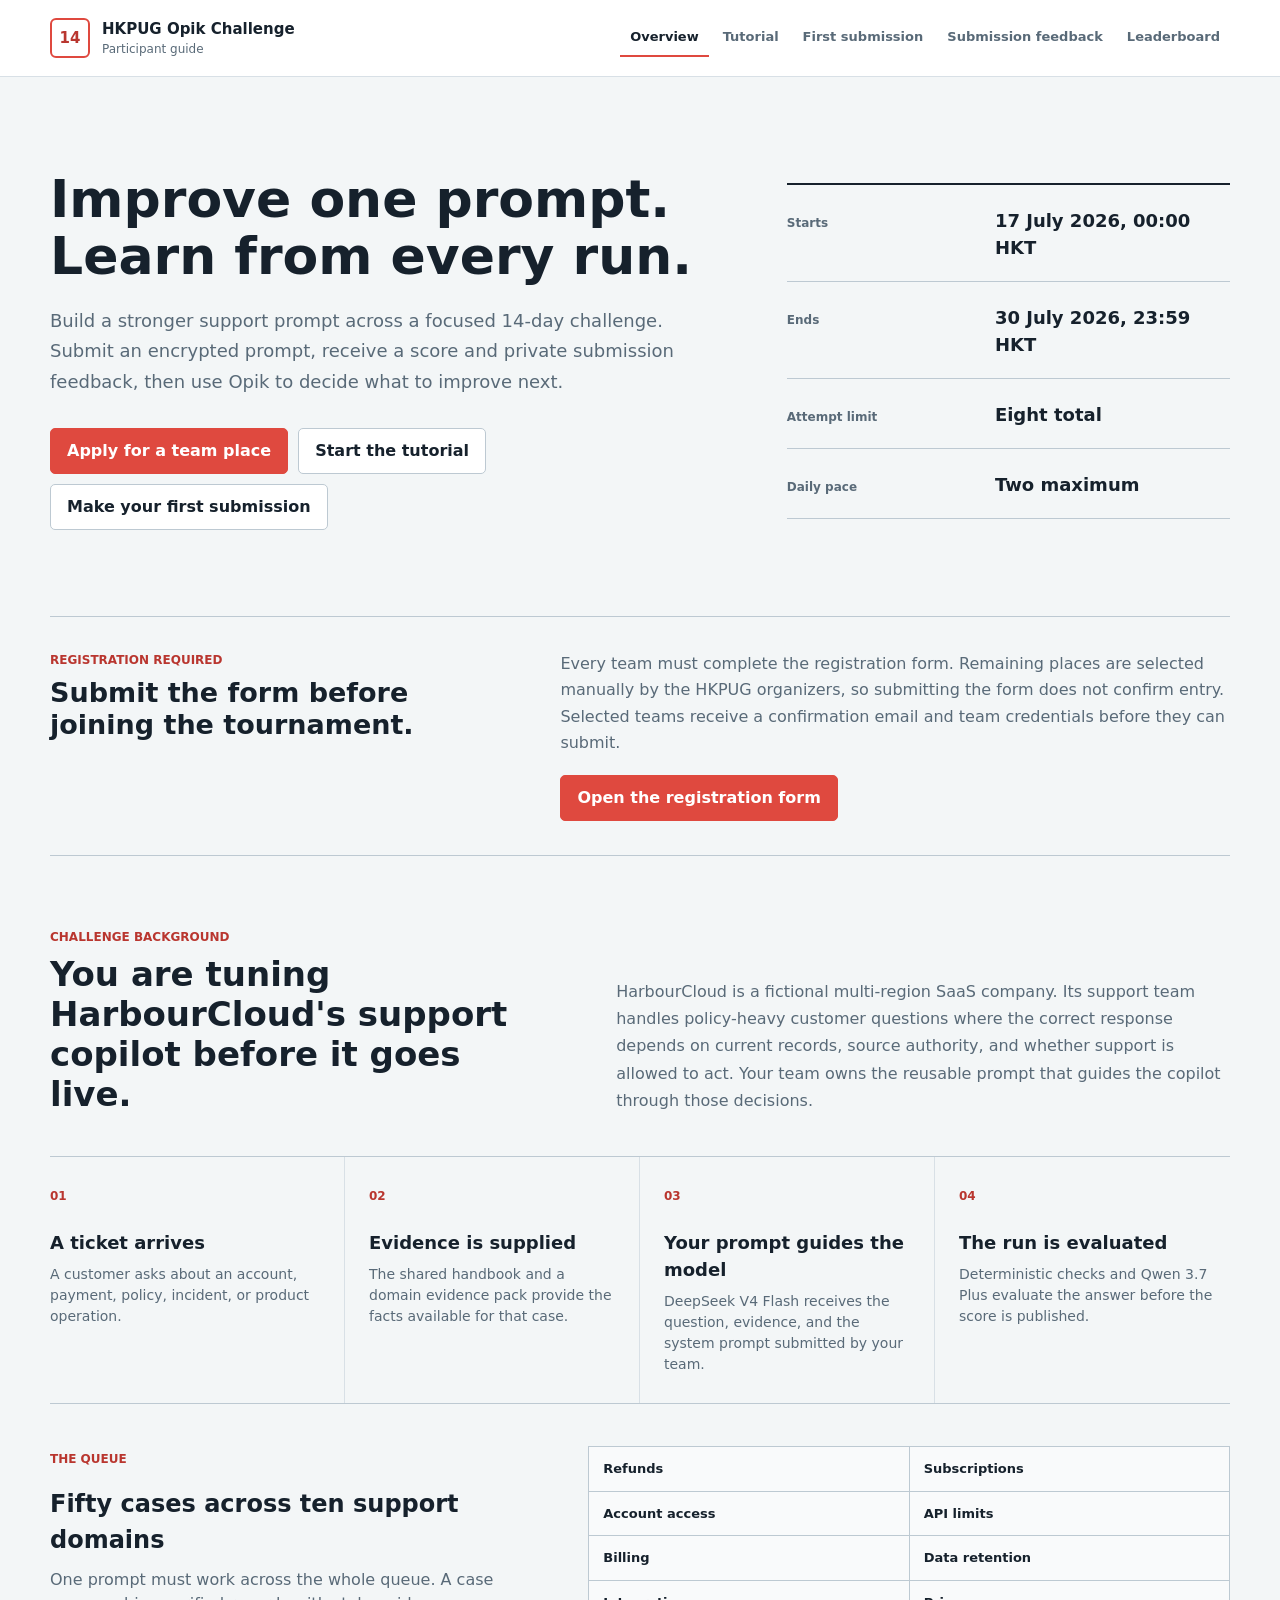
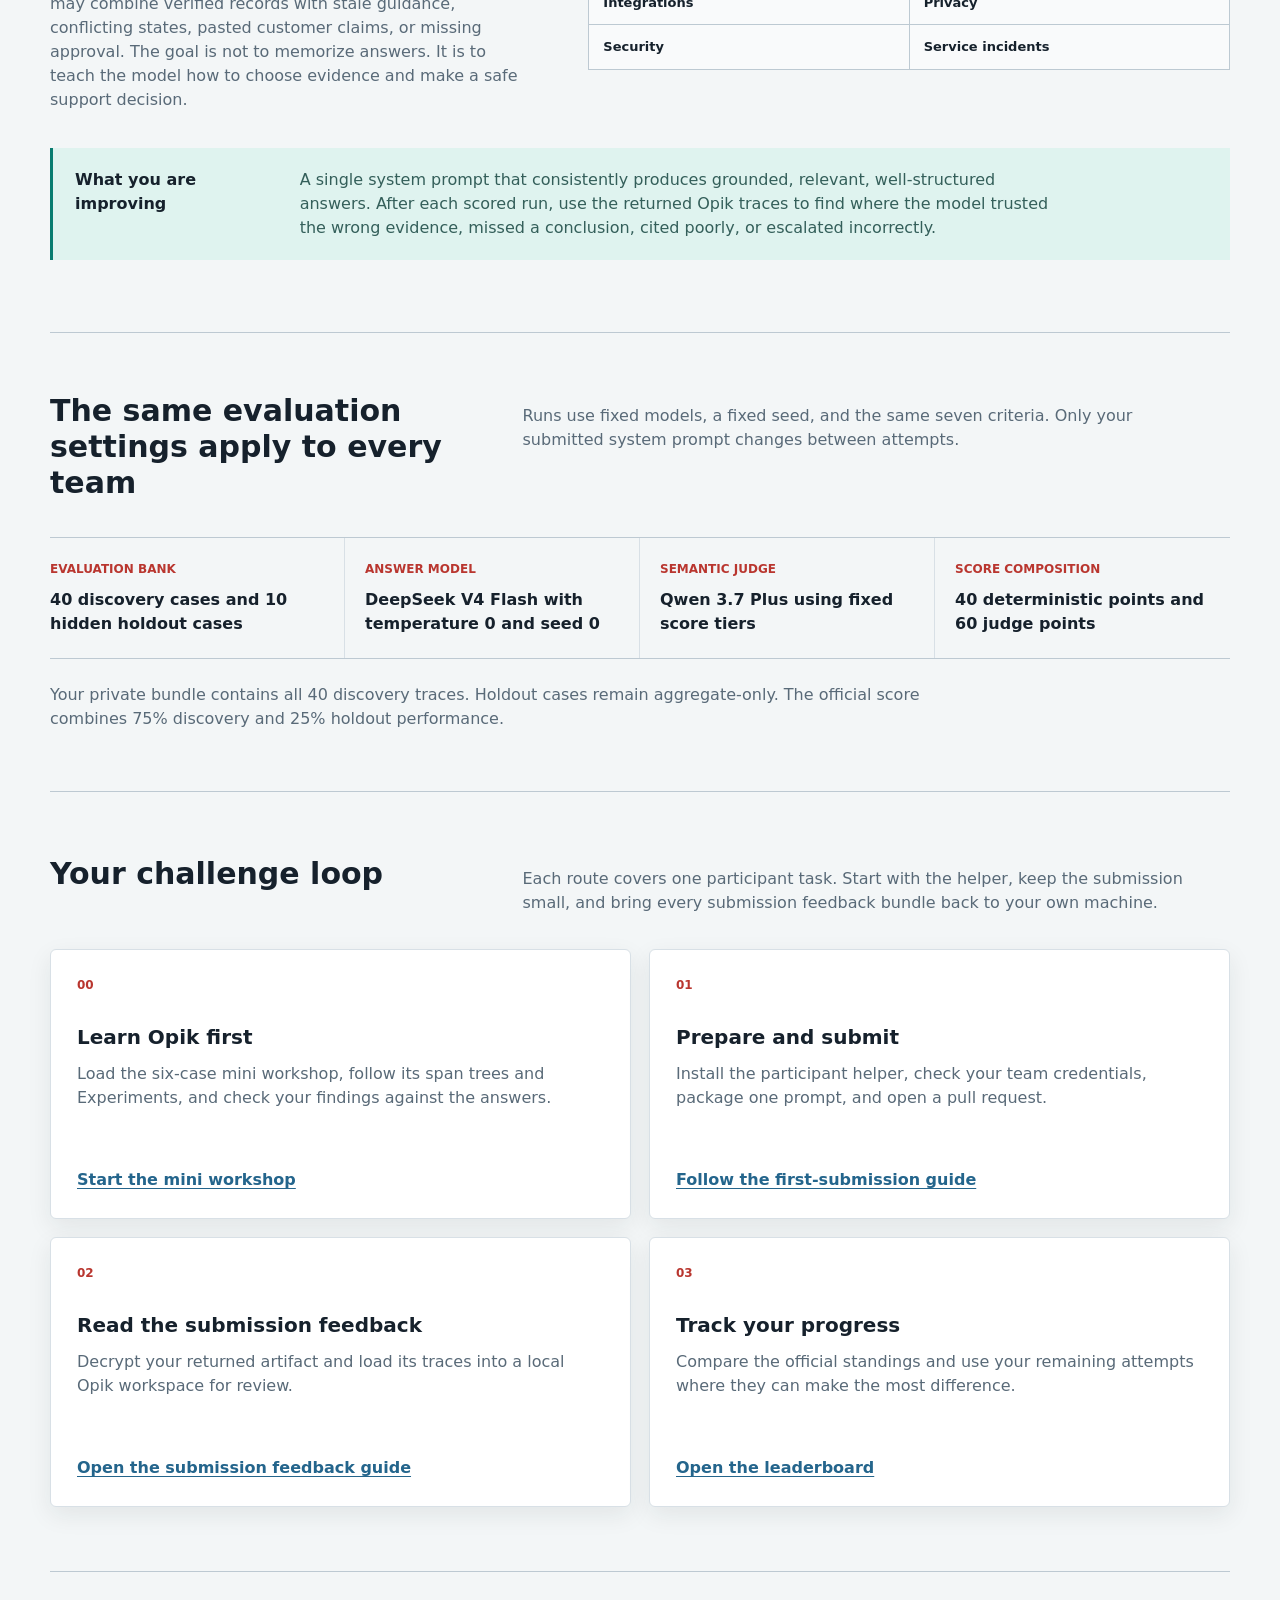
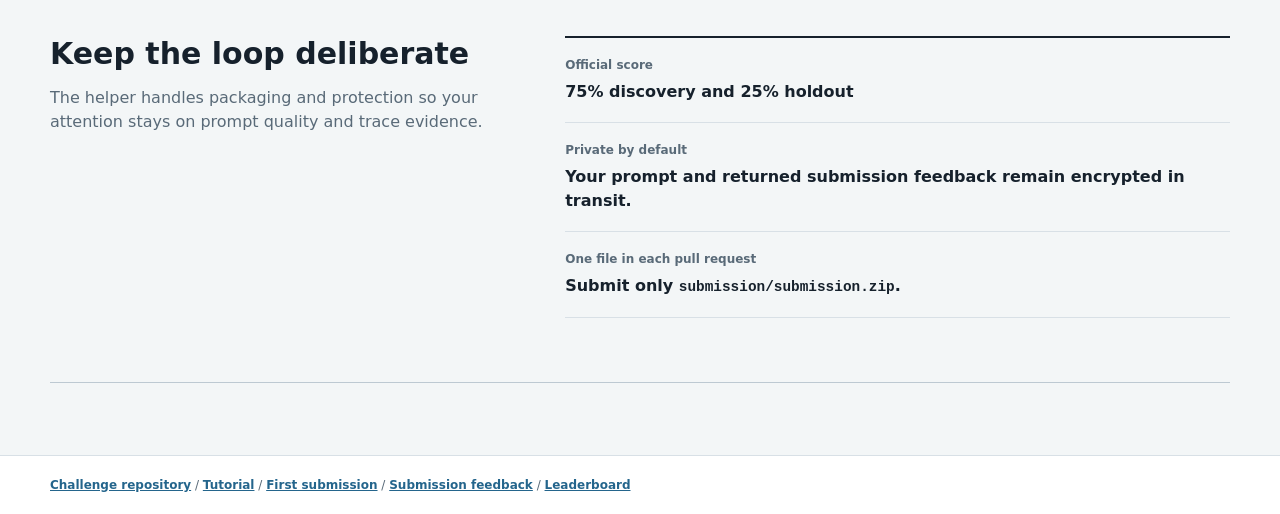
==== commit 057616b4: "docs: add registration and submission walkthrough" ====
--- a/.github/tournament/dashboard/index.html
+++ b/.github/tournament/dashboard/index.html
@@ -6,7 +6,7 @@
     <meta name="description" content="Improve HarbourCloud's support copilot in the HKPUG Opik 14-Day Challenge.">
     <title>HKPUG Opik 14-Day Challenge | Overview</title>
     <link rel="icon" href="data:,">
-    <link rel="stylesheet" href="styles.css?v=11">
+    <link rel="stylesheet" href="styles.css?v=13">
   </head>
   <body>
     <a class="skip-link" href="#main-content">Skip to challenge overview</a>
@@ -38,7 +38,8 @@
             Build a stronger support prompt across a focused 14-day challenge. Submit an encrypted prompt, receive a score and private submission feedback, then use Opik to decide what to improve next.
           </p>
           <div class="manual-actions">
-            <a class="button button-primary" href="tutorial/">Start the mini workshop</a>
+            <a class="button button-primary" href="https://forms.gle/YVE4wCwVmCuinnzZA">Apply for a team place</a>
+            <a class="button" href="tutorial/">Start the tutorial</a>
             <a class="button" href="start/">Make your first submission</a>
           </div>
         </div>
@@ -61,6 +62,19 @@
             <dd>Two maximum</dd>
           </div>
         </dl>
+      </section>
+
+      <section class="registration-band" aria-labelledby="registration-title">
+        <div>
+          <p class="eyebrow">Registration required</p>
+          <h2 id="registration-title">Submit the form before joining the tournament.</h2>
+        </div>
+        <div class="registration-copy">
+          <p>
+            Every team must complete the registration form. Remaining places are selected manually by the HKPUG organizers, so submitting the form does not confirm entry. Selected teams receive a confirmation email and team credentials before they can submit.
+          </p>
+          <a class="button button-primary" href="https://forms.gle/YVE4wCwVmCuinnzZA">Open the registration form</a>
+        </div>
       </section>
 
       <section class="overview-section scenario-section" aria-labelledby="scenario-title">
--- a/.github/tournament/dashboard/styles.css
+++ b/.github/tournament/dashboard/styles.css
@@ -1320,6 +1320,36 @@
   font-weight: 800;
 }
 
+.registration-band,
+.registration-gate {
+  display: grid;
+  grid-template-columns: minmax(280px, 0.8fr) minmax(420px, 1.2fr);
+  gap: 64px;
+  align-items: start;
+  padding-block: 34px;
+  border-bottom: 1px solid var(--line-strong);
+}
+
+.registration-band h2,
+.registration-gate h2 {
+  max-width: 520px;
+  margin: 8px 0 0;
+  font-size: 27px;
+  line-height: 1.2;
+}
+
+.registration-copy p,
+.registration-gate > div:last-child > p {
+  max-width: 720px;
+  margin: 0 0 18px;
+  color: var(--muted);
+  line-height: 1.65;
+}
+
+.registration-gate {
+  border-top: 2px solid var(--ink);
+}
+
 .overview-section {
   padding-block: 64px;
   border-bottom: 1px solid var(--line-strong);
@@ -1686,6 +1716,10 @@
   list-style: none;
 }
 
+.tutorial-progress-four {
+  grid-template-columns: repeat(4, minmax(0, 1fr));
+}
+
 .tutorial-progress li {
   min-width: 0;
   padding: 16px;
@@ -1796,6 +1830,65 @@
 .command-step p {
   max-width: 820px;
   margin-bottom: 0;
+}
+
+.submission-github-steps {
+  margin: 0 0 30px;
+  padding: 0;
+  border-top: 1px solid var(--line-strong);
+  list-style: none;
+}
+
+.submission-github-steps > li {
+  display: grid;
+  grid-template-columns: minmax(0, 1.6fr) minmax(250px, 0.7fr);
+  gap: 34px;
+  align-items: center;
+  padding-block: 28px;
+  border-bottom: 1px solid var(--line);
+}
+
+.submission-github-steps figure {
+  min-width: 0;
+  margin: 0;
+}
+
+.submission-github-steps img {
+  display: block;
+  width: 100%;
+  height: auto;
+  border: 1px solid var(--line-strong);
+  background: #fff;
+}
+
+.submission-github-steps h3 {
+  margin: 10px 0 8px;
+  font-size: 20px;
+}
+
+.submission-github-steps p,
+.submission-github-steps small {
+  color: var(--muted);
+}
+
+.submission-github-steps p {
+  margin-bottom: 0;
+}
+
+.submission-github-steps small {
+  display: block;
+  margin-top: 10px;
+  line-height: 1.5;
+}
+
+.submission-step-number {
+  display: grid;
+  width: 34px;
+  height: 34px;
+  place-items: center;
+  background: var(--teal-soft);
+  color: var(--teal);
+  font-weight: 850;
 }
 
 .plain-checklist {
@@ -2280,6 +2373,8 @@
   }
 
   .overview-hero,
+  .registration-band,
+  .registration-gate,
   .rules-layout,
   .tutorial-hero,
   .tutorial-section-header,
@@ -2292,6 +2387,11 @@
   .overview-hero,
   .tutorial-hero {
     gap: 38px;
+  }
+
+  .registration-band,
+  .registration-gate {
+    gap: 20px;
   }
 
   .route-grid {
@@ -2387,6 +2487,11 @@
     grid-template-columns: 1fr;
   }
 
+  .submission-github-steps > li {
+    grid-template-columns: 1fr;
+    gap: 18px;
+  }
+
   .onboarding-setup > div {
     padding-inline: 0;
     border-right: 0;
@@ -2412,6 +2517,16 @@
   .overview-hero {
     min-height: 0;
     padding-block: 46px;
+  }
+
+  .registration-band,
+  .registration-gate {
+    padding-block: 30px;
+  }
+
+  .registration-band h2,
+  .registration-gate h2 {
+    font-size: 24px;
   }
 
   .overview-copy h1,
